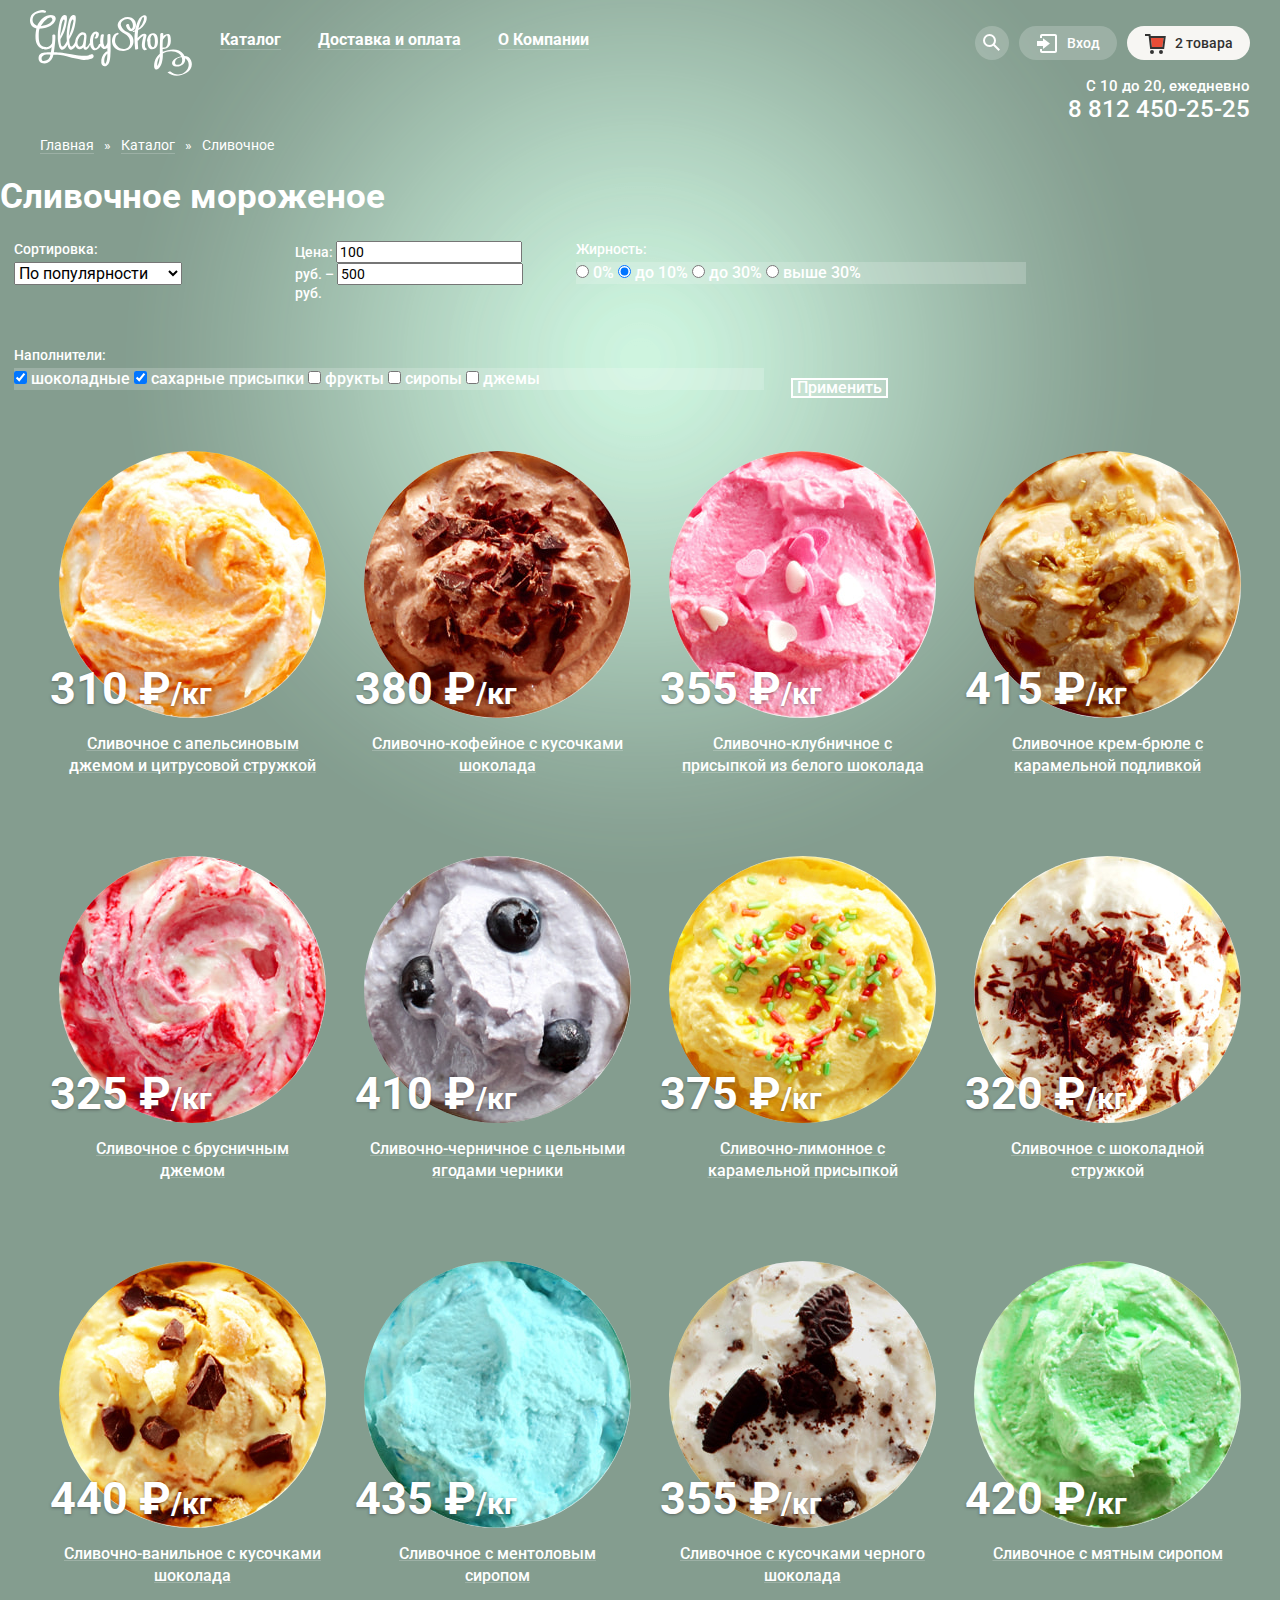
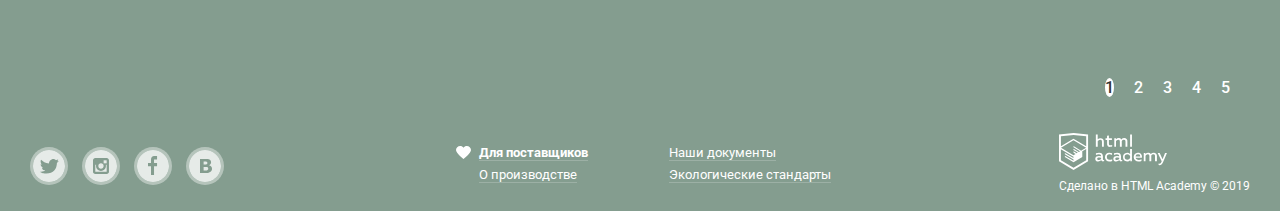
==== catalog.html @ 797723c4 "Декоративные элементы (первый этап)" ====
<!DOCTYPE html>
<html lang="ru">
  <head>
    <meta charset="utf-8">
    <title>Сливочное мороженое</title>
    <link href="https://fonts.googleapis.com/css?family=Roboto:400,500,700&display=swap" rel="stylesheet">
    <link href="css/normalize.css" rel="stylesheet">
    <link href="css/style.css" rel="stylesheet">
  </head>
  <body>
  	<header>
  		<div class="main-navigation-wrapper">
	  		<nav class="main-navigation">
	  			<div class="index-logo-wrapper">
					<a class="index-logo-link" href="index.html">
						<img class="index-logo" src="img/index-logo.svg" width="162" height="72" alt="Логотип магазина Глэйси">
					</a>
				</div>
				<ul class="site-navigation">
    				<li><a class="catalog" href="#"><span>Каталог</span></a>
  					<ul class="submenu">
  						<li><a class="new-items" href="#">Новинки</a></li>
  						<li><a class="current" href="catalog.html">Сливочное</a></li>
  						<li><a href="#">Щербеты</a></li>
  						<li><a href="#">Фруктовый лед</a></li>
  						<li><a href="#">Мелорин</a></li>
  					</ul>
    				</li>
    				<li><a href="#"><span>Доставка и оплата</span></a></li>
    				<li><a href="#"><span>О Компании</span></a></li>
    			</ul>
				<ul class="user-navigation">
					<li>
	  					<form action="#" method="get">
	  						<button class="nav-button nav-button-search" type="button">
								<svg xmlns="http://www.w3.org/2000/svg" xmlns:xlink="http://www.w3.org/1999/xlink" width="17" height="17" viewBox="0 0 17 17"><path fill="#fff" d="M16.958 15.527L11.75 10.32A6.455 6.455 0 0 0 13 6.5 6.5 6.5 0 1 0 6.5 13a6.465 6.465 0 0 0 3.839-1.263l5.205 5.204 1.414-1.414zM6.5 11C4.019 11 2 8.981 2 6.5S4.019 2 6.5 2 11 4.019 11 6.5 8.981 11 6.5 11z"/></svg>
								<span class="visually-hidden">Поиск</span>
		  					</button>
	              			<div class="search">
	    						<label class="visually-hidden" for="website-search-field">Поиск по сайту</label>
	  	  						<input class="search-field" type="search" name="website-search" id="website-search-field" placeholder="Крем-брюле">
	              			</div>
	  					</form>
	  				</li>
					<li>
	  					<button class="nav-button nav-button-login" type="button">
							<svg xmlns="http://www.w3.org/2000/svg" xmlns:xlink="http://www.w3.org/1999/xlink" width="21" height="19" viewBox="0 0 21 19"><g fill="#fff"><path d="M6 14.875L12.917 9.5 6 4.125v2.917H-.042v4.917H6z"/><path d="M18 0H5C3.9 0 3 .9 3 2v2h2V2h13v15H5v-2H3v2c0 1.1.9 2 2 2h13c1.1 0 2-.9 2-2V2c0-1.1-.9-2-2-2z"/></g></svg>
							<span>Вход</span>
	  					</button>
	  					<section class="login">
	  						<h2 class="visually-hidden">Вход в аккаунт</h2>
	  						<form action="#" method="post">
	  							<p>
		  							<label class="visually-hidden" for="login-email-field">Электронная почта</label>
									<input class="email-field" type="email" name="login-email" id="login-email-field" placeholder="Электронная почта" required>
								</p>
								<p>
									<label class="visually-hidden" for="login-password-field">Пароль</label>
									<input class="password-field" type="password" name="login-password" id="login-password-field" placeholder="Пароль" required>
								</p>
								<button class="button" type="submit">Войти</button>
								<ul class="login-links">
									<li><a href="#">Забыли пароль?</a></li>
									<li><a href="#">Новая регистрация</a></li>
								</ul>
	  						</form>
	  					</section>
	  				</li>
					<li>
						<button class="nav-button nav-button-full-cart" type="button">2 товара</button>
						<section class="cart">
							<h2 class="visually-hidden">Товары корзины</h2>

							<div class="cart-items">
								<div class="cart-item">
									<button class="delete-item" type="button"><span class="visually-hidden">Удалить</span></button>
									<img src="img/item-1.jpg" width="33" height="33" alt="Сливочное мороженое с апельсиновым джемом и цитрусовой стружкой">
									<p class="name-item">Пломбир с апельсиновым джемом</p>
									<p class="weight-item">1,5 кг х <span>200 руб.</span></p>
									<p class="price-item">300 руб.</p>
								</div>

								<div class="cart-item">
									<button class="delete-item" type="button"><span class="visually-hidden">Удалить</span></button>
									<img src="img/item-3.jpg" width="33" height="33" alt="Сливочно-клубничное мороженое с присыпкой из белого шоколада">
									<p class="name-item">Клубничный пломбир с присыпкой из белого шоколада</p>
									<p class="weight-item">1,5 кг х <span>300 руб.</span></p>
									<p class="price-item">450 руб.</p>
								</div>
							</div>

							<p class="sum">Итого: 750 руб.</p>
							<button class="button place-order" type="button">Оформить заказ</button>
						</section>
					</li>
				</ul>
			</nav>
		</div>
		
		<div class="contacts-wrapper container">
	      <p class="timetable">С 10 до 20, ежедневно</p>
	      <p class="phone-number">8 812 450-25-25</p>
	    </div>
  	</header>
  	<main>
  		<ul class="catalog-navigation">
  			<li><a href="index.html">Главная</a><span>&raquo;</span></li>
  			<li><a href="catalog.html">Каталог</a><span>&raquo;</span></li>
  			<li>Сливочное</li>
  		</ul>

		<h1>Сливочное мороженое</h1>

  		<section>
  			<h2 class="visually-hidden">Фильтры сливочного мороженого</h2>

			<form class="filters" action="#" method="get">
	  			<fieldset class="filter filter-sorting">
					<legend>Сортировка:</legend>
					<select name="sorting" id="sorting-menu">
						<option selected="">По популярности</option>
						<option>Сначала недорогие</option>
						<option>Сначала дорогие</option>
						<option>По жирности</option>
					</select>
				</fieldset>

				<fieldset class="filter filter-price">
					<legend>Цена: <input type="number" value="100" name="min" id="min"> руб. – <input type="number" value="500" name="max" id="max"> руб.</legend>
					
					<div class="price-controls">
					    <div></div> <!-- min ползунок -->
					    <div></div> <!-- max ползунок -->
					</div>
				</fieldset>

				<fieldset class="filter filter-fat">
					<legend>Жирность:</legend>
					
					<div class="fat-controls">
						<input type="radio" name="fat-content" id="0%">
						<label for="0%">0%</label>

						<input type="radio" name="fat-content" id="10%" checked>
						<label for="10%">До 10%</label>

						<input type="radio" name="fat-content" id=">30%">
						<label for=">30%">До 30%</label>

						<input type="radio" name="fat-content" id="<30%">
						<label for="<30%">Выше 30%</label>
					</div>
				</fieldset>

				<fieldset class="filter filter-filling">
					<legend>Наполнители:</legend>
					
					<div class="filling-controls">
						<input type="checkbox" name="chocolate" id="chocolate-checkbox" checked>
						<label for="chocolate-checkbox">Шоколадные</label>

						<input type="checkbox" name="sugar-topping" id="sugar-topping-checkbox" checked>
						<label for="sugar-topping-checkbox">Сахарные присыпки</label>

						<input type="checkbox" name="fruits" id="fruits-checkbox">
						<label for="fruits-checkbox">Фрукты</label>

						<input type="checkbox" name="syrup" id="syrup-checkbox">
						<label for="syrup-checkbox">Сиропы</label>

						<input type="checkbox" name="jam" id="jam-checkbox">
						<label for="jam-checkbox">Джемы</label>
					</div>
				</fieldset>

	  			<button class="filter-button" type="button">Применить</button>
  			</form>
  		</section>

		<section>
			<h2 class="visually-hidden">Список сливочного мороженого</h2>
			<ul class="catalog-items">
				<li class="catalog-item">
					<img src="img/item-1.jpg" width="267" height="267" alt="Сливочное мороженое с апельсиновым джемом и цитрусовой стружкой">
					<a href="#"><h3>Сливочное с апельсиновым джемом и цитрусовой стружкой</h3></a>
					<p>310 ₽<span>/кг</span></p>
					<button class="button" type="button">Быстрый просмотр</button> <!-- Будет отображаться при наведении -->
				</li>
				<li class="catalog-item">
					<img src="img/item-2.jpg" width="267" height="267" alt="Сливочно-кофейное мороженое с кусочками шоколада">
					<a href="#"><h3>Сливочно-кофейное с кусочками шоколада</h3></a>
					<p>380 ₽<span>/кг</span></p>
					<button class="button" type="button">Быстрый просмотр</button> <!-- Будет отображаться при наведении -->
				</li>
				<li class="catalog-item">
					<img src="img/item-3.jpg" width="267" height="267" alt="Сливочно-клубничное мороженое с присыпкой из белого шоколада">
					<a href="#"><h3>Сливочно-клубничное с присыпкой из белого шоколада</h3></a>
					<p>355 ₽<span>/кг</span></p>
					<button class="button" type="button">Быстрый просмотр</button> <!-- Будет отображаться при наведении -->
				</li>
				<li class="catalog-item">
					<img src="img/item-4.jpg" width="267" height="267" alt="Сливочное крем-брюле с карамельной подливкой">
					<a href="#"><h3>Сливочное крем-брюле с карамельной подливкой</h3></a>
					<p>415 ₽<span>/кг</span></p>
					<button class="button" type="button">Быстрый просмотр</button> <!-- Будет отображаться при наведении -->
				</li>
				<li class="catalog-item">
					<img src="img/item-5.jpg" width="267" height="267" alt="Сливочное мороженое с брусничным джемом">
					<a href="#"><h3>Сливочное с брусничным джемом</h3></a>
					<p>325 ₽<span>/кг</span></p>
					<button class="button" type="button">Быстрый просмотр</button> <!-- Будет отображаться при наведении -->
				</li>
				<li class="catalog-item">
					<img src="img/item-6.jpg" width="267" height="267" alt="Сливочно-черничное мороженое с цельными ягодами черники">
					<a href="#"><h3>Сливочно-черничное с цельными ягодами черники</h3></a>
					<p>410 ₽<span>/кг</span></p>
					<button class="button" type="button">Быстрый просмотр</button> <!-- Будет отображаться при наведении -->
				</li>
				<li class="catalog-item">
					<img src="img/item-7.jpg" width="267" height="267" alt="Сливочно-лимонное мороженое с карамельной присыпкой">
					<a href="#"><h3>Сливочно-лимонное с карамельной присыпкой</h3></a>
					<p>375 ₽<span>/кг</span></p>
					<button class="button" type="button">Быстрый просмотр</button> <!-- Будет отображаться при наведении -->
				</li>
				<li class="catalog-item">
					<img src="img/item-8.jpg" width="267" height="267" alt="Сливочное мороженое с шоколадной стружкой">
					<a href="#"><h3>Сливочное с шоколадной стружкой</h3></a>
					<p>320 ₽<span>/кг</span></p>
					<button class="button" type="button">Быстрый просмотр</button> <!-- Будет отображаться при наведении -->
				</li>
				<li class="catalog-item">
					<img src="img/item-9.jpg" width="267" height="267" alt="Сливочно-ванильное мороженое с кусочками шоколада">
					<a href="#"><h3>Сливочно-ванильное с кусочками шоколада</h3></a>
					<p>440 ₽<span>/кг</span></p>
					<button class="button" type="button">Быстрый просмотр</button> <!-- Будет отображаться при наведении -->
				</li>
				<li class="catalog-item">
					<img src="img/item-10.jpg" width="267" height="267" alt="Сливочноe мороженое с ментоловым сиропом">
					<a href="#"><h3>Сливочноe с ментоловым сиропом</h3></a>
					<p>435 ₽<span>/кг</span></p>
					<button class="button" type="button">Быстрый просмотр</button> <!-- Будет отображаться при наведении -->
				</li>
				<li class="catalog-item">
					<img src="img/item-11.jpg" width="267" height="267" alt="Сливочное мороженое с кусочками черного шоколада">
					<a href="#"><h3>Сливочное с кусочками черного шоколада</h3></a>
					<p>355 ₽<span>/кг</span></p>
					<button class="button" type="button">Быстрый просмотр</button> <!-- Будет отображаться при наведении -->
				</li>
				<li class="catalog-item">
					<img src="img/item-12.jpg" width="267" height="267" alt="Сливочное мороженое с мятным сиропом">
					<a href="#"><h3>Сливочное с мятным сиропом</h3></a>
					<p>420 ₽<span>/кг</span></p>
					<button class="button" type="button">Быстрый просмотр</button> <!-- Будет отображаться при наведении -->
				</li>
			</ul>
		</section>

		<div class="container">
			<ol class="catalog-pages">
				<li class="catalog-current-page"><a>1</a></li>
				<li><a href="#">2</a></li>
				<li><a href="#">3</a></li>
				<li><a href="#">4</a></li>
				<li><a href="#">5</a></li>
				<li><button class="visually-hidden" type="button">></button></li>
			</ol>
		</div>
  	</main>
  	<footer class="footer container">
  		<div>
  			<ul class="footer-social">
  				<li class="social-button social-button-twitter"><a href="#"><span class="visually-hidden">Твиттер</span></a></li>
  				<li class="social-button social-button-instagram"><a href="#"><span class="visually-hidden">Инстаграм</span></a></li>
  				<li class="social-button social-button-facebook"><a href="#"><span class="visually-hidden">Фейсбук</span></a></li>
  				<li class="social-button social-button-vk"><a href="#"><span class="visually-hidden">Вконтакте</span></a></li>
  			</ul>
  		</div>
		
		<div>
	  		<ul class="footer-links">
	  			<li class="first-link"><a href="#">Для поставщиков</a></li>
	  			<li><a href="#">Наши документы</a></li>
	  			<li><a href="#">О производстве</a></li>
	  			<li><a href="#">Экологические стандарты</a></li>
	  		</ul>
	  	</div>

	  	<div class="copyright">
	  		<a href="https://htmlacademy.ru/intensive/htmlcss">
            	<img src="img/html-academy.svg" width="108" height="39" alt="Логотип HTML Академии">
            </a>
        	<p class="copyright-text">
          		Сделано в <a href="https://htmlacademy.ru/intensive/htmlcss">HTML Academy</a> © 2019
        	</p>
	  	</div>
  	</footer>
  </body>
</html>
---- css/style.css ----
/* Общие стили */

body {
  margin: 0;
  padding: 0;

  font-family: "Roboto", Arial, sans-serif;
  font-size: 16px;
  line-height: 22px;
  font-weight: 500;
  color: #ffffff;

  background-color: #849d8f;
  background-image: url("../img/index-background-1.png");
  background-position: top center;
  background-repeat: no-repeat;
}

.visually-hidden { 
    position: absolute;
    z-index: -1;
    width: 1px;
    height: 1px;
    margin: -1px;
    padding: 0;
    overflow: hidden;
    border: 0;
    clip: rect(0 0 0 0);
}

.container {
  width: 1220px;
  margin: auto;
}

a {
  text-decoration: none;
  border-bottom: 1px solid rgba(255, 255, 255, 0.2);
  color: #ffffff;
}

ul, ol {
  list-style: none;
}

fieldset {
  border: none;
}

.button {
  padding: 13px 28px;

  font-size: 18px;
  line-height: 24px;
  font-weight: 700;

  border: none;
  box-shadow: 0px 1px 2px 0px #ac1000;
  background-color: #e84d37;
  background-image: -moz-linear-gradient( 90deg, rgb(231,74,53) 0%, rgb(242,104,67) 100%);
  background-image: -webkit-linear-gradient( 90deg, rgb(231,74,53) 0%, rgb(242,104,67) 100%);
  background-image: -ms-linear-gradient( 90deg, rgb(231,74,53) 0%, rgb(242,104,67) 100%);

  border-radius: 30px 30px 30px 30px;
  color: #ffffff;
}

.button:hover {
  background-color: rgba(255, 255, 255, 0.2);
  background-blend-mode: overlay;
}

.button:active {
  outline: none;
  background-color: rgba(0, 0, 0, 0.07);
  box-shadow: inset 0px 2px 2px 0px #942718;
}

/* Стили шапки */

.main-navigation-wrapper {
  display: flex;
  justify-content: center;
}

.main-navigation {
  display: flex;
  align-items: center;
  justify-content: space-between;
  width: 1220px;
  min-height: 79px;
}

.index-logo {
  margin-top: 7px;
}

.index-logo-link {
  border: none;
}

.site-navigation {
  display: flex;
  align-items: center;
  flex-wrap: wrap;

  margin-right: auto;
  margin-left: 11px;
  padding: 0;
  width: 700px;
}

.site-navigation > li {
  position: relative;
  margin-right: 3px;
  margin-bottom: 5px;
}

.site-navigation > li > a {
  box-sizing: border-box;
  padding: 8px 17px;

  line-height: 18px;
  font-weight: 700;
  border: none;
}

.site-navigation > li > a > span {
  border-bottom: 1px solid rgba(255, 255, 255, 0.2);
}

.site-navigation > li > a:hover {
  background-color: #f7f6f3;
  border-radius: 30px 30px 30px 30px;
  color: #323232;
}

.site-navigation > li > a:active {
  background-color: #ededed;
  box-shadow: inset 0px 2px 1px 0px #696969;
  border-radius: 30px 30px 30px 30px;
  border: none;
}

.current-page a {
  border-radius: 30px 30px 30px 30px;
  background-color: #d07058;
  border: none;
}

.user-navigation li {
  display: inline-block;
}

.nav-button {
  box-sizing: border-box;
  vertical-align: bottom;
  margin-left: 6px;
  padding: 9px 17px;

  font-size: 14px;
  line-height: 16px;
  font-weight: 500;
  background-color: rgba(255, 255, 255, 0.2);
  border-radius: 30px 30px 30px 30px;
  border: none;
  color: #ffffff;
}

.nav-button-search,
.nav-button-cart,
.nav-button-login,
.nav-button-full-cart {
  position: relative;
}

.nav-button-cart,
.nav-button-login,
.nav-button-full-cart {
  padding-left: 48px;
}

.nav-button-search {
  padding: 0;
  width: 34px;
  height: 34px;

  border-radius: 50%;
}

.nav-button-full-cart {
  background-color: #f7f6f3;
  color: #323232;
}

.nav-button-search svg {
  position: absolute;
  top: 8px;
  left: 8px;
}

.nav-button-login svg {
  position: absolute;
  top: 8px;
  left: 18px;
}

.nav-button-cart::before {
  content: "";
  position: absolute;
  top: 8px;
  left: 18px;

  background-image: url("../img/cart-empty.svg");
  background-repeat: no-repeat;
  background-position: 0 0;

  width: 24px;
  height: 22px;
}

.nav-button-full-cart::before {
  content: "";
  position: absolute;
  top: 8px;
  left: 18px;

  background-image: url("../img/cart-full.svg");
  background-repeat: no-repeat;
  background-position: 0 0;

  width: 24px;
  height: 22px;
}

.nav-button-search:hover,
.nav-button-login:hover {
  background-color: #f8f7f4;
  color: #323232;
}

.nav-button-search:hover path,
.nav-button-login:hover path {
  fill: #000000;
}

.contacts-wrapper {
  margin-top: -10px;
}

.contacts-wrapper p {
  margin: 0;
  text-align: right;
}

.contacts-wrapper .timetable {
  font-size: 15px;
}

.contacts-wrapper .phone-number {
  font-size: 24px;
  line-height: 24px;
}

.contacts {
  font-size: 14px;
  line-height: 16px;
  font-weight: 700;
}

.phone-number {
  font-size: 22px;
  line-height: 24px;
}

/* Скрытые окна шапки */

.catalog:hover + .submenu {
  display: block;
}

.submenu {
  display: none;
  position: absolute;
  top: 35px;
  left: -5px;

  width: 150px;

  margin: 0;
  padding: 0;
  padding-top: 5px;
  padding-bottom: 5px;

  background-color: #f8f7f4;
  border-radius: 5px 5px 5px 5px;
  box-shadow: 0px 20px 20px 0px rgba(0, 0, 0, 0.4);
}

.submenu a {
  display: block;
  box-sizing: border-box;
  width: 100%;
  padding-top: 7px;
  padding-bottom: 7px;
  padding-left: 21px;

  font-size: 14px;
  line-height: 16px;
  font-weight: 400;
  color: #323232;
}

.submenu .new-items {
  position: relative;
  margin-bottom: 12px;

  font-weight: 700;
}

.submenu .current {
  background-color: #d07058;
  color: #ffffff;
}

.submenu .new-items::after {
  content: "";
  position: absolute;
  left: 8px;
  top: 36px;

  height: 1px;
  width: 90%;

  background-color: #d1d0ce;
}

.submenu a:hover {
  background-color: #fbded7;
}

.submenu a:focus {
  background-color: #f6b5a5;
}


.nav-button-search:hover + .search {
  display: block;
}

.search,
.login,
.cart {
  background-color: #f8f7f4;
  box-shadow: 0px 20px 20px 0px rgba(0, 0, 0, 0.4);
}

.search {
  display: none;

  position: absolute;
  top: 65px;
  right: 245px;

  background-color: #f8f7f4;
  border-radius: 5px 5px 5px 5px;
}

.search-field {
  margin: 23px 17px;
  width: 340px;
}

.nav-button-login:hover + .login {
  display: block;
}

.login {
  display: none;

  position: absolute;
  top: 65px;
  right: 140px;

  padding: 8px 17px;

  border-radius: 5px 5px 5px 5px;
}

.login input {
  box-sizing: border-box;
  width: 100%;
}

.user-navigation input,
.subscription input,
.feedback input,
.feedback textarea {
  padding: 15px;

  border: none;
  box-shadow: inset 0px 0px 0px 1px rgba(178, 178, 178, 0.52);

  border-radius: 5px 5px 5px 5px;
}

.user-navigation input::placeholder,
.subscription input::placeholder,
.feedback input::placeholder,
.feedback textarea::placeholder {;
  font-size: 14px;
  line-height: 24px;
  font-weight: 400;

  color: #999999;
}

.user-navigation input:hover,
.subscription input:hover,
.feedback input:hover,
.feedback textarea:hover {
  box-shadow: inset 0px 0px 0px 2px rgba(178, 178, 178, 0.52);
}

.user-navigation input:focus,
.subscription input:focus,
.feedback input:focus,
.feedback textarea:focus {
  outline: none;
  box-shadow: inset 0px 0px 0px 2px rgba(46, 136, 228, 0.52);
}

.login-submit {
  margin-bottom: 17px;
}

.login-links {
  display: flex;
  flex-wrap: wrap;
  flex-direction: column;
  align-items: flex-start;
}

.login-links a {
  font-size: 13px;
  line-height: 16px;
  font-weight: 400;
  border-bottom: 1px solid rgba(0, 0, 0, 0.3);
  color: #323232;
}

.login-links a:hover,
.login-links a:active {
  border-bottom-color: rgb(232, 77, 55, 0.3);
  color: #e84d37;
}

.nav-button-full-cart:hover + .cart {
  display: block;
}

.cart {
  display: none;

  position: absolute;
  top: 65px;
  right: 30px;

  padding: 8px 14px;

  border-radius: 5px 5px 5px 5px;
}

.cart-items {
  position: relative;
  display: flex;
  flex-direction: column;
  flex-wrap: wrap;

  padding: 10px 10px;
}

.cart-items::after {
  content: "";
  position: absolute;
  left: 0px;
  top: 130px;

  height: 1px;
  width: 100%;

  background-color: #d1d0ce;
}

.cart-item {
  display: flex;
  align-items: center;
  margin-bottom: 8px;
}

.delete-item {
  margin-right: 10px;

  width: 12px;
  height: 12px;

  border: none;
  background: url(../img/cross-small.svg) no-repeat 0 0;
}

.cart-item img {
  margin-right: 15px;
  border-radius: 50%;
}

.cart-item p {
  font-size: 13px;
  line-height: 16px;
  font-weight: 400;
  color: #323232;
}

.name-item {
  width: 220px;
  margin-right: 15px;
}

.weight-item {
  margin-left: 20px;
  margin-right: 15px;
}

.price-item {
  margin-left: 25px;
  margin-right: 10px;
}

.cart-item span {
  color: #999999;
}

.sum {
  display: flex;
  justify-content: flex-end;
  font-size: 15px;
  line-height: 18px;
  font-weight: 700;
  color: #323232;
}

.place-order {
  float: right;
  margin-bottom: 10px;
}

/* Стилизация index.html */

.slider h2 {
  font-size: 60px;
  line-height: 60.35px;
}

/* Controls и изменение цвета фона позже, нужны псевдоэлементы и еще что-то, чего я пока не знаю */

.slide-1 {
  /* Временно */
  min-height: 600px;

  background-image: url(../img/ice-cream-1.png);
  background-position: top center;
  background-repeat: no-repeat;
}

.slide-2 {
  background-image: url(../img/ice-cream-2.png);
  background-position: top center;
  background-repeat: no-repeat;
}

.slide-3 {
  background-image: url(../img/ice-cream-3.png);
  background-position: top center;
  background-repeat: no-repeat;
}

.big-button {
  font-size: 32px;
  line-height: 44px;
  text-shadow: 0px 2px 5px rgba(160, 32, 11, 0.76);
}

.raspberry-block,
.chocolate-block {
  width: 595px;
  background-repeat: no-repeat;
}

.raspberry-block h2,
.chocolate-block h2 {
  font-size: 35px;
  line-height: 41px;
}

.raspberry-block p,
.chocolate-block p {
  font-size: 18px;
}

.raspberry-block {
  background-image: url(../img/raspberry-background.jpg);
}

.chocolate-block {
  background-image: url(../img/chocolate-background.jpg);
}


.features {
  box-sizing: border-box;
  width: 1220px;
  margin: auto;
  margin-bottom: 40px;
  padding: 28px 20px;

  background-color: #f1e7d1;
  background-image: url("../img/features-background.jpg");
  border-radius: 15px 15px 15px 15px;
  color: #323232;
}

.features-title {
  margin: 0;
  margin-bottom: 8px;
  padding: 0;
  width: 1100px;
  font-size: 24px;
  line-height: 30px;
}

.features-list {
  margin: 0;
  padding: 0;
  display: flex;
  flex-wrap: wrap;
  justify-content: space-between;
  width: 1180px;
}

.feature-item {
  position: relative;
  box-sizing: border-box;
  width: 540px;
  padding-left: 60px;
}

.feature-item::before {
  content: "";
  position: absolute;
  top: 8px;
  left: 0;

  width: 50px;
  height: 50px;
  
  background: url("../img/ice-cream.svg") no-repeat 0 0;
}

.feature-item:nth-child(2)::before {
  background-image: url("../img/cow.svg");
}

.feature-item:nth-child(3)::before {
  background-image: url("../img/leaf.svg");
}

.feature-item:nth-child(4)::before {
  background-image: url("../img/temperature.svg");
}

.feature-item p {
  font-size: 16px;
  line-height: 22px;
  font-weight: 400;
}

.flex-wrapper {
  display: flex;
  justify-content: space-between;
}

.article {
  width: 595px;
  min-height: 220px;
  margin-bottom: 40px;
  padding: 27px 20px;
  box-sizing: border-box;

  background-image: url("../img/article-background.jpg");
  background-repeat: no-repeat;
  background-position: top right;
  background-color: #ffffff;
  border-radius: 15px 15px 15px 15px;
  color: #323232;
}

.article h2 {
  margin: 0;
  margin-bottom: 5px;
  font-size: 16px;
  line-height: 22px;
  font-weight: 500;
}

.article h3 {
  margin: 0;
  width: 300px;
  font-size: 24px;
  line-height: 30px;
  font-weight: 700;
  text-decoration: underline;
  text-decoration-color: #323232;
}

.subscription-wrapper {
  width: 595px;
  min-height: 220px;
  box-sizing: border-box;
  margin-bottom: 40px;
  padding: 5px;

  background-image: url("../img/subscription-background.svg");
  background-size: cover;
  background-repeat: no-repeat;
  background-position: top center;
  border-radius: 15px 15px 15px 15px;
}

.subscription {
  box-sizing: border-box;
  height: 100%;
  padding: 30px;

  background-color: #f8f7f4;
  border-radius: 15px 15px 15px 15px;
}

.subscription p {
  margin: 0;
  margin-bottom: 24px;
  
  font-weight: 400;
  color: #5a5a5a;
}

.subscription input {
  width: 330px;
}

.subscription .button {
  float: right;
}

.contacts {
  background-color: #fefefe;
  color: #323232;
}

.contacts h3,
.contacts span {
  font-size: 14px;
  line-height: 20px;
  font-weight: 400;
}

.contacts p {
  font-size: 18px;
  line-height: 24px;
  font-weight: 700;
}

.map img {
  width: 100%;
  height: auto;
}

.feedback {
  background-color: #f8f7f4;
}

.feedback-title {
  font-size: 24px;
  line-height: 28px;
  color: #323232;
}

/* Стилизация catalog.html */

h1 {
  font-size: 35px;
  line-height: 41px;
  font-weight: 700;
}

.catalog-navigation {
  display: flex;
}

.catalog-navigation a,
.catalog-navigation span {
  margin-right: 10px;
}

.catalog-navigation a,
.catalog-navigation li {
  font-size: 14px;
  line-height: 16px;
  font-weight: 400;
}

.catalog-navigation a:hover,
.catalog-navigation a:active,
.footer-links a:hover,
.footer-links a:active,
.copyright-text a:hover,
.copyright-text a:active {
  color: #ffbc9e;
  border-bottom-color: rgba(255, 188, 158, 0.3);
}

.filters {
  display: flex;
  flex-wrap: wrap;
  align-items: flex-start;
}

.filter {
  width: 240px;

  margin-right: 15px;
  margin-bottom: 30px;
}

.filter legend {
  font-size: 14px;
  line-height: 16px;
  font-weight: 500;
}

.filter label {
  font-size: 16px;
  line-height: 18px;
  text-transform: lowercase;
}

.price-controls,
.fat-controls,
.filling-controls {
  background-color: rgba(255, 255, 255, 0.2);
}

.filter-fat {
  width: 450px;
}

.filter-filling {
  width: 750px;
}

/* Продолжить работу над фильтрами после псевдоэлементов */

.filter-button {
  /* Фильтров может быть много,
  но кнопка всегда должна быть последней */
  order: 100;

  align-self: center;
  border: none;
  background-color: rgba(251, 252, 251, 0.2);
  box-shadow: inset 0px 0px 0px 2px #ffffff;

  font-size: 16px;
  line-height: 18px;
  font-weight: 500;
  color: #ffffff;
}

.filter-button:hover {
  background-color: #fbfcfb;
  color: #323232;
}

.filter-button:active {
  box-shadow: inset 0px 2px 1px 0px #696969;
}

.catalog-items,
.hit-items {
  display: flex;
  flex-wrap: wrap;
  width: 1220px;
}

.catalog-item,
.hit-item {
  position: relative;
  width: 270px;
  min-height: 405px;
  flex-grow: 1;
}

.catalog-item:hover,
.hit-item:hover {
  background-color: rgba(248, 247, 244, 0.2);
  box-shadow: 0px 20px 20px 0px rgba(0, 0, 0, 0.4);
}

.catalog-item:hover .button,
.hit-item:hover .button {
  display: block;
}

.catalog-item img,
.hit-item img {
  box-sizing: border-box;
  display: block;
  margin: 5px auto;
  border-radius: 50%;
}

.catalog-item h3,
.hit-item h3 {
  box-sizing: border-box;
  margin: 15px 24px;
  text-align: center;
  font-size: 16px;
  line-height: 22px;
  font-weight: 500;
  text-decoration: underline;
  text-decoration-color: rgba(255, 255, 255, 0.2);
}

.catalog-item p,
.hit-item p {
  position: absolute;
  left: 10px;
  bottom: 90px;

  font-size: 45px;
  line-height: 45px;
  font-weight: 700;
  text-shadow: 0px 1px 3px rgba(49, 50, 53, 0.5);

  z-index: 2;
}

.catalog-item span,
.hit-item span {
  font-size: 30px;
}

.catalog-item .button,
.hit-item .button {
  display: none;

  margin: 0 auto;
}

/* Стрелки влево и вправо позже, нужны псевдоэлементы */

.catalog-pages {
  display: flex;
  justify-content: flex-end;
}

.catalog-pages a {
  margin-right: 20px;

  border: none;
  line-height: 18px;
}

.catalog-pages a:hover {
  background-color: rgba(255, 255, 255, 0.2);
  border-radius: 50%;
}

.catalog-current-page a,
.catalog-current-page a:hover {
  background-color: #ffffff;
  border-radius: 50%;
  color: #323232;
}

/* Стилизация подвала */


.footer {
  display: flex;
  justify-content: space-between;
  align-items: center;
  flex-wrap: wrap;

  box-sizing: border-box;
  padding-top: 10px;
  padding-bottom: 10px;
}

.footer-social {
  margin: 0;
  padding: 0;

  display: flex;
}

.social-button {
  margin-right: 10px;
}

.social-button a {
  position: relative;
  display: block;
  width: 32px;
  height: 32px;
  margin-right: 10px;
  border: none;

  box-sizing: border-box;
}

.social-button a::before {
  content: "";
  position: absolute;
  top: 0;
  width: 32px;
  height: 32px;

  background: url(../img/twitter.svg) no-repeat 0 0;
  border: 3px solid rgba(255, 255, 255, 0.5);
  border-radius: 50%;
  opacity: 0.8;
}

.social-button-instagram a::before {
  background: url(../img/instagram.svg) no-repeat 0 0;
}

.social-button-facebook a::before {
  background: url(../img/facebook.svg) no-repeat 0 0;
}

.social-button-vk a::before {
  background: url(../img/vk.svg) no-repeat 0 0;
}

.social-button a:hover::before {
  border-color: rgba(255, 255, 255, 0.7);
  opacity: 1;
}

.social-button a:active::before {
  box-shadow: inset 0px 2px 1px 0px rgba(136, 136, 136, 0.4);
  border-color: rgba(255, 255, 255, 0.7);
  opacity: 1;
}

.footer-links {
  position: relative;
  display: flex;
  flex-wrap: wrap;
  width: 380px;
}

.footer-links li {
  width: 170px;
  margin-right: auto;
}

.footer-links a {
  font-size: 13px;
  line-height: 18px;
  font-weight: 400;
}

.first-link a {
  font-weight: 700;
}

.first-link a::after {
  content: "";
  position: absolute;
  top: 5px;
  left: 17px;

  width: 15px;
  height: 15px;

  background: url("../img/heart.svg") no-repeat 0 0;
}

.copyright p {
  margin: 0;
}

.copyright a {
  border: none;
}

.copyright-text {
  font-size: 12px;
  line-height: 18px;
  font-weight: 400;
}
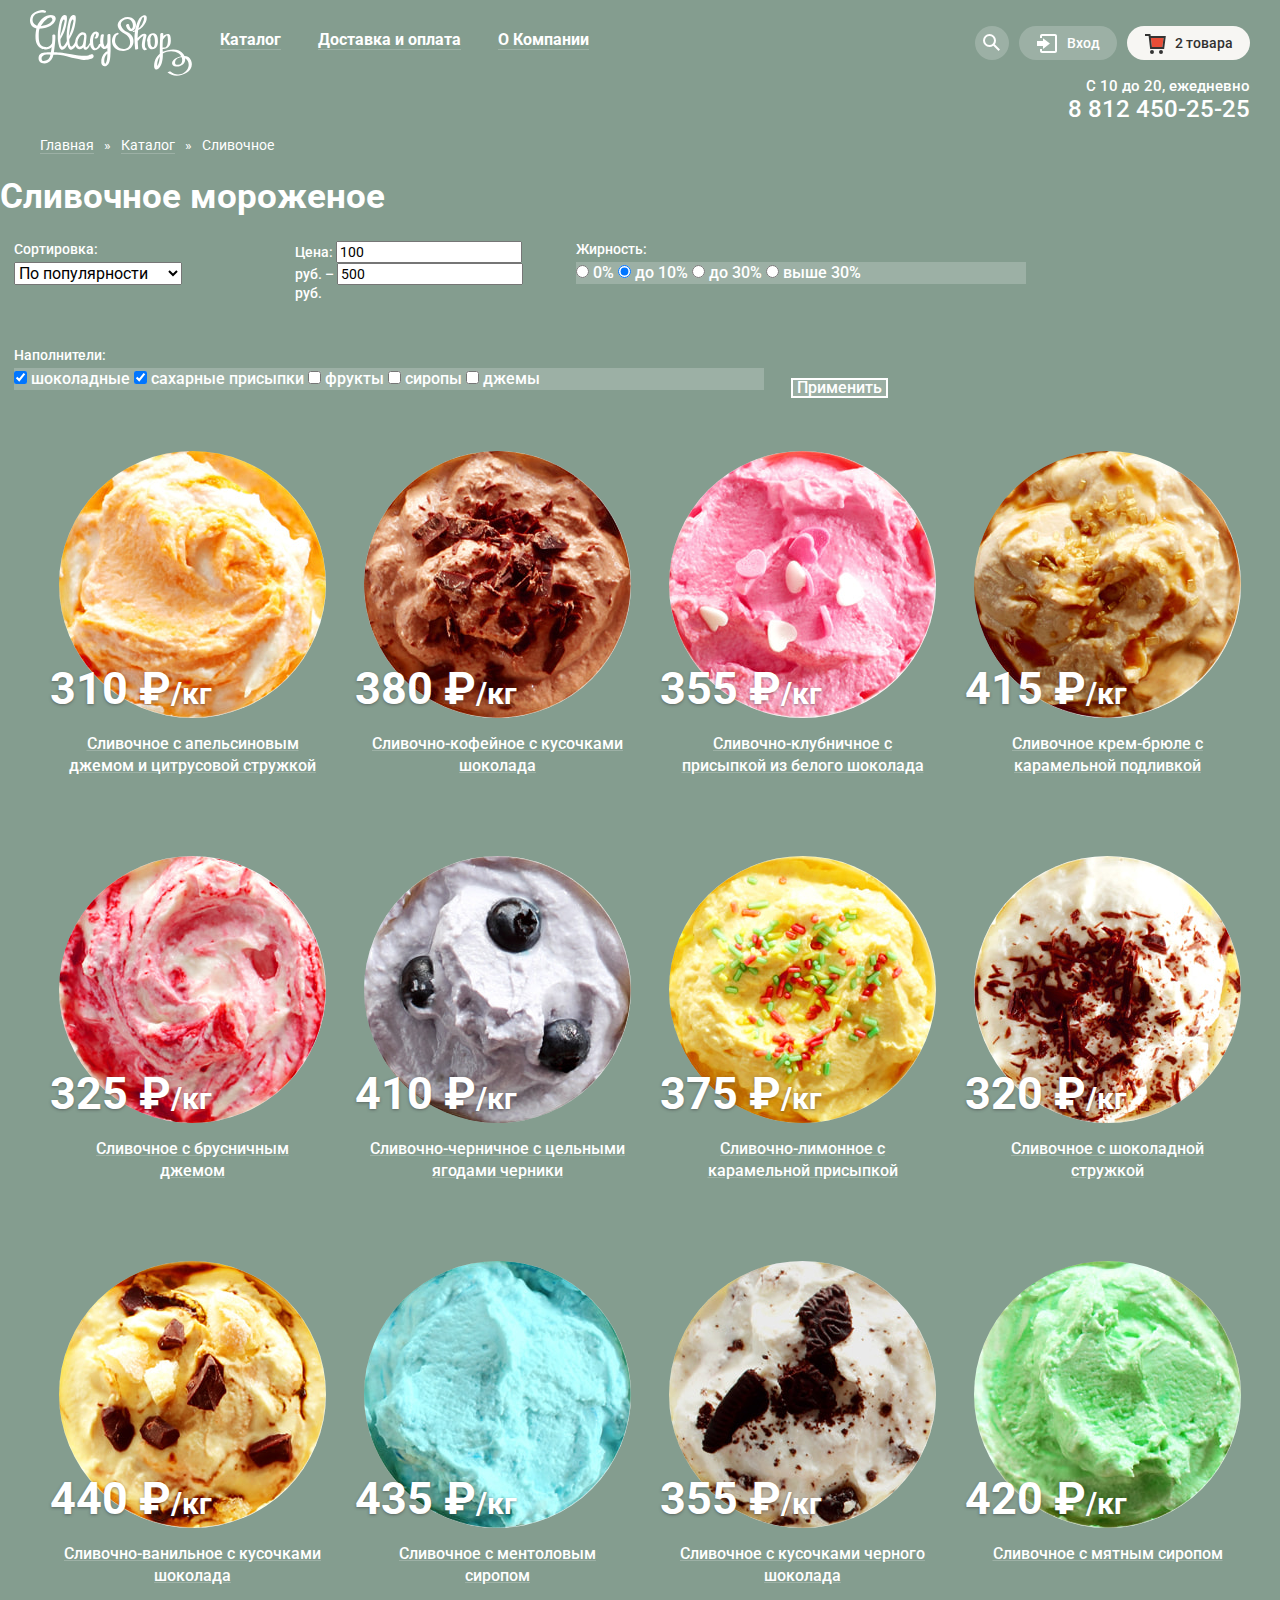
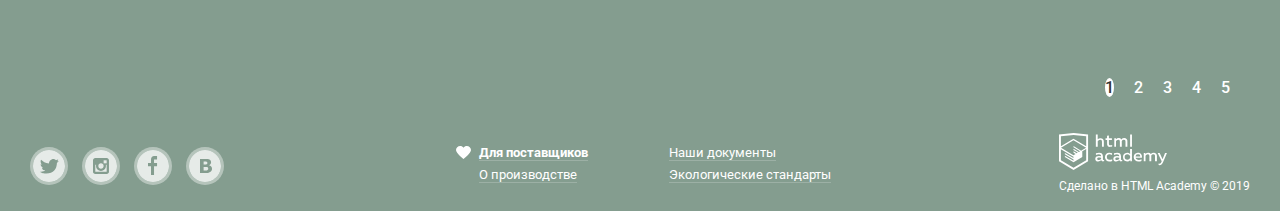
==== commit f7a118af: "Декоративные элементы (второй этап)" ====
--- a/catalog.html
+++ b/catalog.html
@@ -97,7 +97,7 @@
 			</nav>
 		</div>
 		
-		<div class="contacts-wrapper container">
+		<div class="timephone-wrapper container">
 	      <p class="timetable">С 10 до 20, ежедневно</p>
 	      <p class="phone-number">8 812 450-25-25</p>
 	    </div>
--- a/css/style.css
+++ b/css/style.css
@@ -11,7 +11,6 @@
   color: #ffffff;
 
   background-color: #849d8f;
-  background-image: url("../img/index-background-1.png");
   background-position: top center;
   background-repeat: no-repeat;
 }
@@ -244,28 +243,22 @@
   fill: #000000;
 }
 
-.contacts-wrapper {
+.timephone-wrapper {
   margin-top: -10px;
 }
 
-.contacts-wrapper p {
+.timephone-wrapper p {
   margin: 0;
   text-align: right;
 }
 
-.contacts-wrapper .timetable {
+.timephone-wrapper .timetable {
   font-size: 15px;
 }
 
-.contacts-wrapper .phone-number {
+.timephone-wrapper .phone-number {
   font-size: 24px;
   line-height: 24px;
-}
-
-.contacts {
-  font-size: 14px;
-  line-height: 16px;
-  font-weight: 700;
 }
 
 .phone-number {
@@ -555,65 +548,140 @@
 
 /* Стилизация index.html */
 
-.slider h2 {
+.site-wrapper {
+  background-image: url("../img/ice-cream-1.png");
+  background-repeat: no-repeat;
+  background-position: top center;
+  transition: background-image 0.5s ease, background-color 0.5s ease;
+}
+
+.site-wrapper::before,
+.site-wrapper::after {
+  content: "";
+
+  visibility: hidden;
+}
+
+.site-wrapper::before {
+  background-image: url("../img/ice-cream-2.png");
+}
+
+.site-wrapper::after {
+  background-image: url("../img/ice-cream-3.png");
+}
+
+.slider {
+  position: relative;
+  
+  padding-top: 320px;
+  
+  text-align: center;
+  color: #ffffff;
+}
+
+.slide {
+  display: none;
+}
+
+.slider-title {
+  width: 700px;
+  margin: 0 auto;
+  margin-bottom: 27px;
   font-size: 60px;
-  line-height: 60.35px;
-}
-
-/* Controls и изменение цвета фона позже, нужны псевдоэлементы и еще что-то, чего я пока не знаю */
-
-.slide-1 {
-  /* Временно */
-  min-height: 600px;
-
-  background-image: url(../img/ice-cream-1.png);
-  background-position: top center;
-  background-repeat: no-repeat;
-}
-
-.slide-2 {
-  background-image: url(../img/ice-cream-2.png);
-  background-position: top center;
-  background-repeat: no-repeat;
-}
-
-.slide-3 {
-  background-image: url(../img/ice-cream-3.png);
-  background-position: top center;
-  background-repeat: no-repeat;
-}
-
-.big-button {
-  font-size: 32px;
-  line-height: 44px;
-  text-shadow: 0px 2px 5px rgba(160, 32, 11, 0.76);
+  line-height: 60px;
+}
+
+.slide-button {
+  padding: 12px 44px;
+  font-size: 31px;
+  line-height: 41px;
+  text-align: center;
+}
+
+.slider-controls {
+  position: absolute;
+  bottom: 63px;
+  left: 0;
+  z-index: 20;
+  
+  font-size: 0;
+}
+
+.slider-controls label {
+  display: inline-block;
+  width: 17px;
+  height: 17px;
+  margin-right: 8px;
+
+  vertical-align: top;
+
+  background-color: transparent;
+  border: 2px solid #ffffff;
+  border-radius: 50%;
+  cursor: pointer;
+}
+
+#product-1:checked ~ .site-wrapper {
+  background-color: #849d8f;
+  background-image: url("../img/ice-cream-1.png");
+}
+
+#product-2:checked ~ .site-wrapper {
+  background-color: #8996a6;
+  background-image: url("../img/ice-cream-2.png");
+}
+
+#product-3:checked ~ .site-wrapper {
+  background-color: #9d8b84;
+  background-image: url("../img/ice-cream-3.png");
+}
+
+#product-1:checked ~ .slider-wrapper #slide-1,
+#product-2:checked ~ .slider-wrapper #slide-2,
+#product-3:checked ~ .slider-wrapper #slide-3 {
+  display: block;
+}
+
+/* Не работает */
+#product-1:checked ~ .slider-wrapper label[for="product-1"],
+#product-2:checked ~ .slider-wrapper label[for="product-2"],
+#product-3:checked ~ .slider-wrapper label[for="product-3"] {
+  background-color: #ffffff;
 }
 
 .raspberry-block,
 .chocolate-block {
   width: 595px;
+  padding: 22px;
+  box-sizing: border-box;
   background-repeat: no-repeat;
+  border-radius: 15px 15px 15px 15px;
+}
+.raspberry-block {
+  background-image: url(../img/raspberry-background.jpg);
+}
+
+.chocolate-block {
+  background-image: url(../img/chocolate-background.jpg);
 }
 
 .raspberry-block h2,
 .chocolate-block h2 {
+  margin: 0;
   font-size: 35px;
   line-height: 41px;
 }
 
 .raspberry-block p,
 .chocolate-block p {
+  margin-bottom: 50px;
   font-size: 18px;
 }
 
-.raspberry-block {
-  background-image: url(../img/raspberry-background.jpg);
-}
-
-.chocolate-block {
-  background-image: url(../img/chocolate-background.jpg);
-}
-
+.raspberry-block .button,
+.chocolate-block .button {
+  float: right;
+}
 
 .features {
   box-sizing: border-box;
@@ -686,6 +754,22 @@
 .flex-wrapper {
   display: flex;
   justify-content: space-between;
+}
+
+.hit-item {
+  position: relative;
+}
+
+.hit-item::after {
+  content: "";
+  position: absolute;
+  top: 10px;
+  left: 10px;
+
+  width: 62px;
+  height: 62px;
+
+  background: url("../img/hit.svg") no-repeat 0 0;
 }
 
 .article {
@@ -761,36 +845,131 @@
 }
 
 .contacts {
+  position: absolute;
+  top: 65px;
+  right: 32px;
+
+  box-sizing: border-box;
+  width: 320px;
+  padding: 7px 27px;
+
   background-color: #fefefe;
+  border-radius: 15px 15px 15px 15px;
   color: #323232;
 }
 
 .contacts h3,
 .contacts span {
+  margin: 0;
+  margin-bottom: 7px;
   font-size: 14px;
   line-height: 20px;
   font-weight: 400;
 }
 
+.contacts h3 {
+  margin-top: 22px;
+}
+
 .contacts p {
+  margin: 0;
+  
   font-size: 18px;
   line-height: 24px;
   font-weight: 700;
 }
 
+.contacts span {
+  display: block;
+  margin-bottom: 25px;
+}
+
+.contacts .button {
+  display: block;
+  margin: 0 auto;
+  margin-bottom: 30px;
+}
+
+.map {
+  position: relative;
+}
+
 .map img {
   width: 100%;
   height: auto;
 }
 
 .feedback {
+  display: none;
+
+  position: fixed;
+  top: 100px;
+  right: 380px;
+
+  box-sizing: border-box;
+  width: 510px;
+  padding: 25px;
+
   background-color: #f8f7f4;
+  border-radius: 15px 15px 15px 15px;
+
+  z-index: 3;
+}
+
+.close-feedback {
+  position: absolute;
+  right: 20px;
+
+  width: 17px;
+  height: 17px;
+
+  border: none;
+  background: url(../img/cross-big.svg) no-repeat 0 0;
 }
 
 .feedback-title {
+  margin: 0;
   font-size: 24px;
   line-height: 28px;
   color: #323232;
+}
+
+.feedback input {
+  width: 250px;
+}
+
+.feedback textarea {
+  width: 100%;
+  box-sizing: border-box;
+}
+
+.feedback .button {
+  float: right;
+}
+
+/* Стилизация попапа */
+
+#feedback-popup:after {
+  position: fixed;
+  content: "";
+  top: 0;
+  left: 0;
+  bottom: 0;
+  right: 0;
+  background: rgba(0,0,0,0.5);
+  z-index: -2;
+}
+
+#feedback-popup:before {
+  position: absolute;
+  content: "";
+  top: 0;
+  left: 0;
+  bottom: 0;
+  right: 0;
+  background: #FFF;
+  border-radius: 15px 15px 15px 15px;
+  z-index: -1;
 }
 
 /* Стилизация catalog.html */
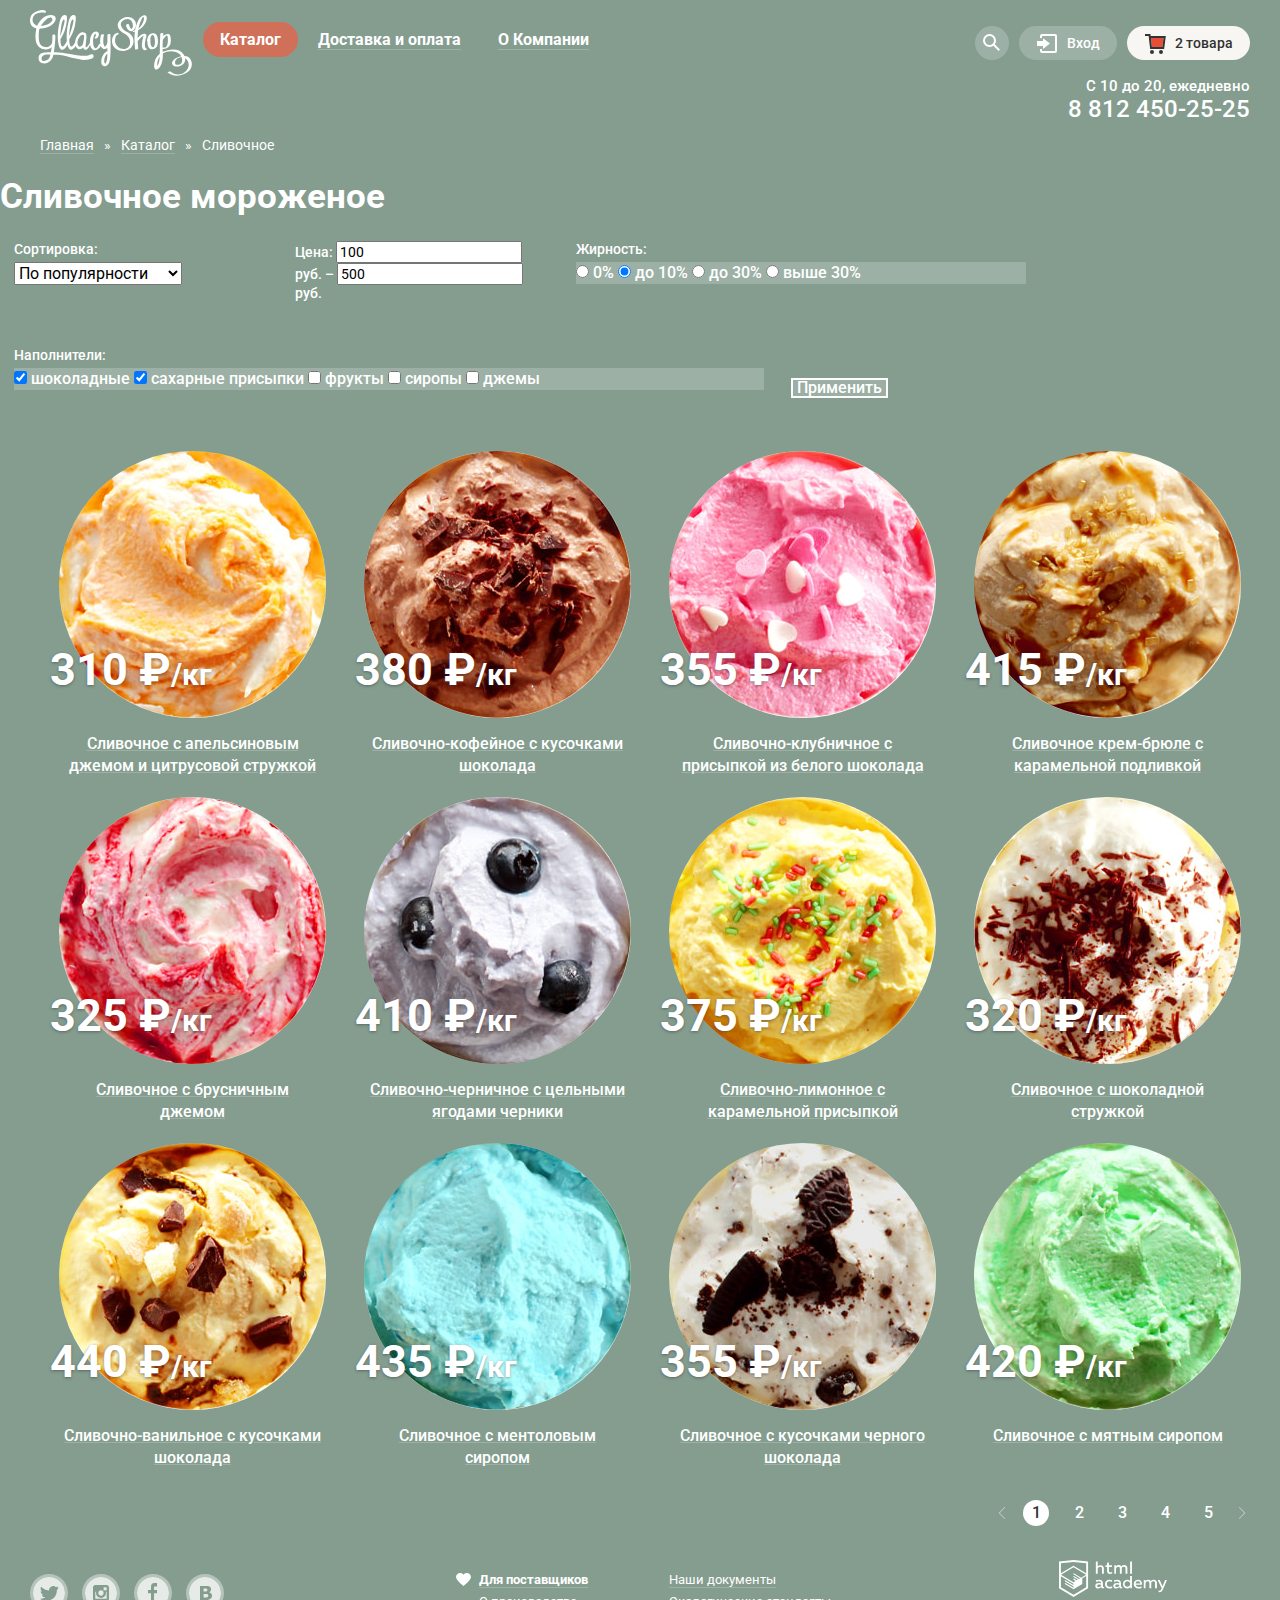
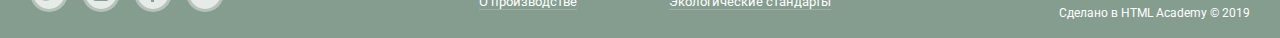
==== commit 1924577b: "Декоративные элементы (третий этап)" ====
--- a/catalog.html
+++ b/catalog.html
@@ -17,55 +17,57 @@
 					</a>
 				</div>
 				<ul class="site-navigation">
-    				<li><a class="catalog" href="#"><span>Каталог</span></a>
-  					<ul class="submenu">
-  						<li><a class="new-items" href="#">Новинки</a></li>
-  						<li><a class="current" href="catalog.html">Сливочное</a></li>
-  						<li><a href="#">Щербеты</a></li>
-  						<li><a href="#">Фруктовый лед</a></li>
-  						<li><a href="#">Мелорин</a></li>
-  					</ul>
-    				</li>
-    				<li><a href="#"><span>Доставка и оплата</span></a></li>
-    				<li><a href="#"><span>О Компании</span></a></li>
-    			</ul>
-				<ul class="user-navigation">
-					<li>
-	  					<form action="#" method="get">
-	  						<button class="nav-button nav-button-search" type="button">
-								<svg xmlns="http://www.w3.org/2000/svg" xmlns:xlink="http://www.w3.org/1999/xlink" width="17" height="17" viewBox="0 0 17 17"><path fill="#fff" d="M16.958 15.527L11.75 10.32A6.455 6.455 0 0 0 13 6.5 6.5 6.5 0 1 0 6.5 13a6.465 6.465 0 0 0 3.839-1.263l5.205 5.204 1.414-1.414zM6.5 11C4.019 11 2 8.981 2 6.5S4.019 2 6.5 2 11 4.019 11 6.5 8.981 11 6.5 11z"/></svg>
-								<span class="visually-hidden">Поиск</span>
-		  					</button>
-	              			<div class="search">
-	    						<label class="visually-hidden" for="website-search-field">Поиск по сайту</label>
-	  	  						<input class="search-field" type="search" name="website-search" id="website-search-field" placeholder="Крем-брюле">
-	              			</div>
-	  					</form>
-	  				</li>
-					<li>
-	  					<button class="nav-button nav-button-login" type="button">
-							<svg xmlns="http://www.w3.org/2000/svg" xmlns:xlink="http://www.w3.org/1999/xlink" width="21" height="19" viewBox="0 0 21 19"><g fill="#fff"><path d="M6 14.875L12.917 9.5 6 4.125v2.917H-.042v4.917H6z"/><path d="M18 0H5C3.9 0 3 .9 3 2v2h2V2h13v15H5v-2H3v2c0 1.1.9 2 2 2h13c1.1 0 2-.9 2-2V2c0-1.1-.9-2-2-2z"/></g></svg>
-							<span>Вход</span>
-	  					</button>
-	  					<section class="login">
-	  						<h2 class="visually-hidden">Вход в аккаунт</h2>
-	  						<form action="#" method="post">
-	  							<p>
-		  							<label class="visually-hidden" for="login-email-field">Электронная почта</label>
-									<input class="email-field" type="email" name="login-email" id="login-email-field" placeholder="Электронная почта" required>
-								</p>
-								<p>
-									<label class="visually-hidden" for="login-password-field">Пароль</label>
-									<input class="password-field" type="password" name="login-password" id="login-password-field" placeholder="Пароль" required>
-								</p>
-								<button class="button" type="submit">Войти</button>
-								<ul class="login-links">
-									<li><a href="#">Забыли пароль?</a></li>
-									<li><a href="#">Новая регистрация</a></li>
-								</ul>
-	  						</form>
-	  					</section>
-	  				</li>
+      				<li class="catalog current-page"><a href="#"><span>Каталог</span></a>
+    					<ul class="submenu">
+    						<li><a class="new-items" href="#">Новинки</a></li>
+    						<li><a href="catalog.html">Сливочное</a></li>
+    						<li><a href="#">Щербеты</a></li>
+    						<li><a href="#">Фруктовый лед</a></li>
+    						<li><a href="#">Мелорин</a></li>
+    					</ul>
+      				</li>
+      				<li><a href="#"><span>Доставка и оплата</span></a></li>
+      				<li><a href="#"><span>О Компании</span></a></li>
+      			</ul>
+      			<ul class="user-navigation">
+      				<li>
+      					<form action="#" method="get">
+      						<button class="nav-button nav-button-search" type="button">
+  	  	  						<svg xmlns="http://www.w3.org/2000/svg" xmlns:xlink="http://www.w3.org/1999/xlink" width="17" height="17" viewBox="0 0 17 17"><path fill="#fff" d="M16.958 15.527L11.75 10.32A6.455 6.455 0 0 0 13 6.5 6.5 6.5 0 1 0 6.5 13a6.465 6.465 0 0 0 3.839-1.263l5.205 5.204 1.414-1.414zM6.5 11C4.019 11 2 8.981 2 6.5S4.019 2 6.5 2 11 4.019 11 6.5 8.981 11 6.5 11z"/></svg>
+  								<span class="visually-hidden">Поиск</span>
+  					    	</button>
+                  			<div class="search">
+  	      						<label class="visually-hidden" for="website-search-field">Поиск по сайту</label>
+  	    	  					<input class="search-field" type="search" name="website-search" id="website-search-field" placeholder="Крем-брюле">
+                  			</div>
+      					</form>
+      				</li>
+      				<li>
+      					<button class="nav-button nav-button-login" type="button">
+      						<svg xmlns="http://www.w3.org/2000/svg" xmlns:xlink="http://www.w3.org/1999/xlink" width="21" height="19" viewBox="0 0 21 19"><g fill="#fff"><path d="M6 14.875L12.917 9.5 6 4.125v2.917H-.042v4.917H6z"/><path d="M18 0H5C3.9 0 3 .9 3 2v2h2V2h13v15H5v-2H3v2c0 1.1.9 2 2 2h13c1.1 0 2-.9 2-2V2c0-1.1-.9-2-2-2z"/></g></svg>
+  							<span>Вход</span>
+  						</button>
+      					<section class="login">
+      						<h2 class="visually-hidden">Вход в аккаунт</h2>
+      						<form action="#" method="post">
+      							<p>
+    	  							<label class="visually-hidden" for="login-email-field">Электронная почта</label>
+    								  <input class="email-field" type="email" name="login-email" id="login-email-field" placeholder="Электронная почта" required>
+    							  </p>
+    							  <p>
+    								  <label class="visually-hidden" for="login-password-field">Пароль</label>
+    								  <input class="password-field" type="password" name="login-password" id="login-password-field" placeholder="Пароль" required>
+    							  </p>
+    							  <div class="login-submit flex-wrapper">
+  	  							  <button class="button" type="submit">Войти</button>
+  	  							  <ul class="login-links">
+  	  								  <li><a href="#">Забыли пароль?</a></li>
+  	  								  <li><a href="#">Новая регистрация</a></li>
+  	  							  </ul>
+  	  						  </div>
+      						</form>
+      					</section>
+      				</li>
 					<li>
 						<button class="nav-button nav-button-full-cart" type="button">2 товара</button>
 						<section class="cart">
@@ -257,12 +259,13 @@
 
 		<div class="container">
 			<ol class="catalog-pages">
+				<li><button class="button-pagination button-back" type="button"></button></li>
 				<li class="catalog-current-page"><a>1</a></li>
 				<li><a href="#">2</a></li>
 				<li><a href="#">3</a></li>
 				<li><a href="#">4</a></li>
 				<li><a href="#">5</a></li>
-				<li><button class="visually-hidden" type="button">></button></li>
+				<li><button class="button-pagination button-forward" type="button"></button></li>
 			</ol>
 		</div>
   	</main>
--- a/css/style.css
+++ b/css/style.css
@@ -124,7 +124,7 @@
   border: none;
 }
 
-.site-navigation > li > a > span {
+.site-navigation > li:not(.current-page) > a > span {
   border-bottom: 1px solid rgba(255, 255, 255, 0.2);
 }
 
@@ -141,10 +141,13 @@
   border: none;
 }
 
-.current-page a {
+.current-page > a {
   border-radius: 30px 30px 30px 30px;
   background-color: #d07058;
-  border: none;
+}
+
+.current-page > span {
+  border-bottom: none;
 }
 
 .user-navigation li {
@@ -268,12 +271,14 @@
 
 /* Скрытые окна шапки */
 
-.catalog:hover + .submenu {
-  display: block;
+.catalog:hover .submenu {
+  visibility: visible;
+  transition: all 0.3s;
 }
 
 .submenu {
-  display: none;
+  visibility: hidden;
+  transition: all 0.3s;
   position: absolute;
   top: 35px;
   left: -5px;
@@ -288,6 +293,8 @@
   background-color: #f8f7f4;
   border-radius: 5px 5px 5px 5px;
   box-shadow: 0px 20px 20px 0px rgba(0, 0, 0, 0.4);
+
+  z-index: 3;
 }
 
 .submenu a {
@@ -337,8 +344,10 @@
 }
 
 
-.nav-button-search:hover + .search {
-  display: block;
+.nav-button-search:hover + .search,
+.search:hover {
+  visibility: visible;
+  transition: all 0.3s;
 }
 
 .search,
@@ -349,7 +358,8 @@
 }
 
 .search {
-  display: none;
+  visibility: hidden;
+  transition: all 0.3s;
 
   position: absolute;
   top: 65px;
@@ -357,6 +367,8 @@
 
   background-color: #f8f7f4;
   border-radius: 5px 5px 5px 5px;
+
+  z-index: 3;
 }
 
 .search-field {
@@ -364,12 +376,15 @@
   width: 340px;
 }
 
-.nav-button-login:hover + .login {
-  display: block;
+.nav-button-login:hover + .login,
+.login:hover {
+  visibility: visible;
+  transition: all 0.3s;
 }
 
 .login {
-  display: none;
+  visibility: hidden;
+  transition: all 0.3s;
 
   position: absolute;
   top: 65px;
@@ -378,6 +393,8 @@
   padding: 8px 17px;
 
   border-radius: 5px 5px 5px 5px;
+
+  z-index: 3;
 }
 
 .login input {
@@ -448,12 +465,15 @@
   color: #e84d37;
 }
 
-.nav-button-full-cart:hover + .cart {
-  display: block;
+.nav-button-full-cart:hover + .cart,
+.cart:hover {
+  visibility: visible;
+  transition: all 0.3s;
 }
 
 .cart {
-  display: none;
+  visibility: hidden;
+  transition: all 0.3s;
 
   position: absolute;
   top: 65px;
@@ -462,6 +482,8 @@
   padding: 8px 14px;
 
   border-radius: 5px 5px 5px 5px;
+
+  z-index: 3;
 }
 
 .cart-items {
@@ -685,7 +707,6 @@
 
 .features {
   box-sizing: border-box;
-  width: 1220px;
   margin: auto;
   margin-bottom: 40px;
   padding: 28px 20px;
@@ -1083,7 +1104,6 @@
 .hit-item {
   position: relative;
   width: 270px;
-  min-height: 405px;
   flex-grow: 1;
 }
 
@@ -1122,7 +1142,7 @@
 .hit-item p {
   position: absolute;
   left: 10px;
-  bottom: 90px;
+  bottom: 50px;
 
   font-size: 45px;
   line-height: 45px;
@@ -1140,8 +1160,12 @@
 .catalog-item .button,
 .hit-item .button {
   display: none;
+  position: absolute;
+  left: 40px;
 
   margin: 0 auto;
+
+  z-index: 2;
 }
 
 /* Стрелки влево и вправо позже, нужны псевдоэлементы */
@@ -1151,22 +1175,47 @@
   justify-content: flex-end;
 }
 
+.button-pagination {
+  width: 8px;
+  height: 14px;
+
+  margin-top: 7px;
+
+  background: url("../img/icon-right-small.svg") no-repeat 0 0;
+  border: none;
+}
+
+.catalog-pages li:first-child {
+  margin-right: 17px;
+  transform: scale(-1, 1);
+}
+
 .catalog-pages a {
-  margin-right: 20px;
+  position: relative;
+
+  display: inline-block;
+
+  width: 26px;
+  height: 26px;
+
+  box-sizing: border-box;
+  margin-right: 17px;
+  padding-top: 4px;
+
+  line-height: 18px;
+  text-align: center;
 
   border: none;
-  line-height: 18px;
+  border-radius: 50%;
 }
 
 .catalog-pages a:hover {
   background-color: rgba(255, 255, 255, 0.2);
-  border-radius: 50%;
 }
 
 .catalog-current-page a,
 .catalog-current-page a:hover {
-  background-color: #ffffff;
-  border-radius: 50%;
+  background-color: rgba(255, 255, 255, 1);
   color: #323232;
 }
 
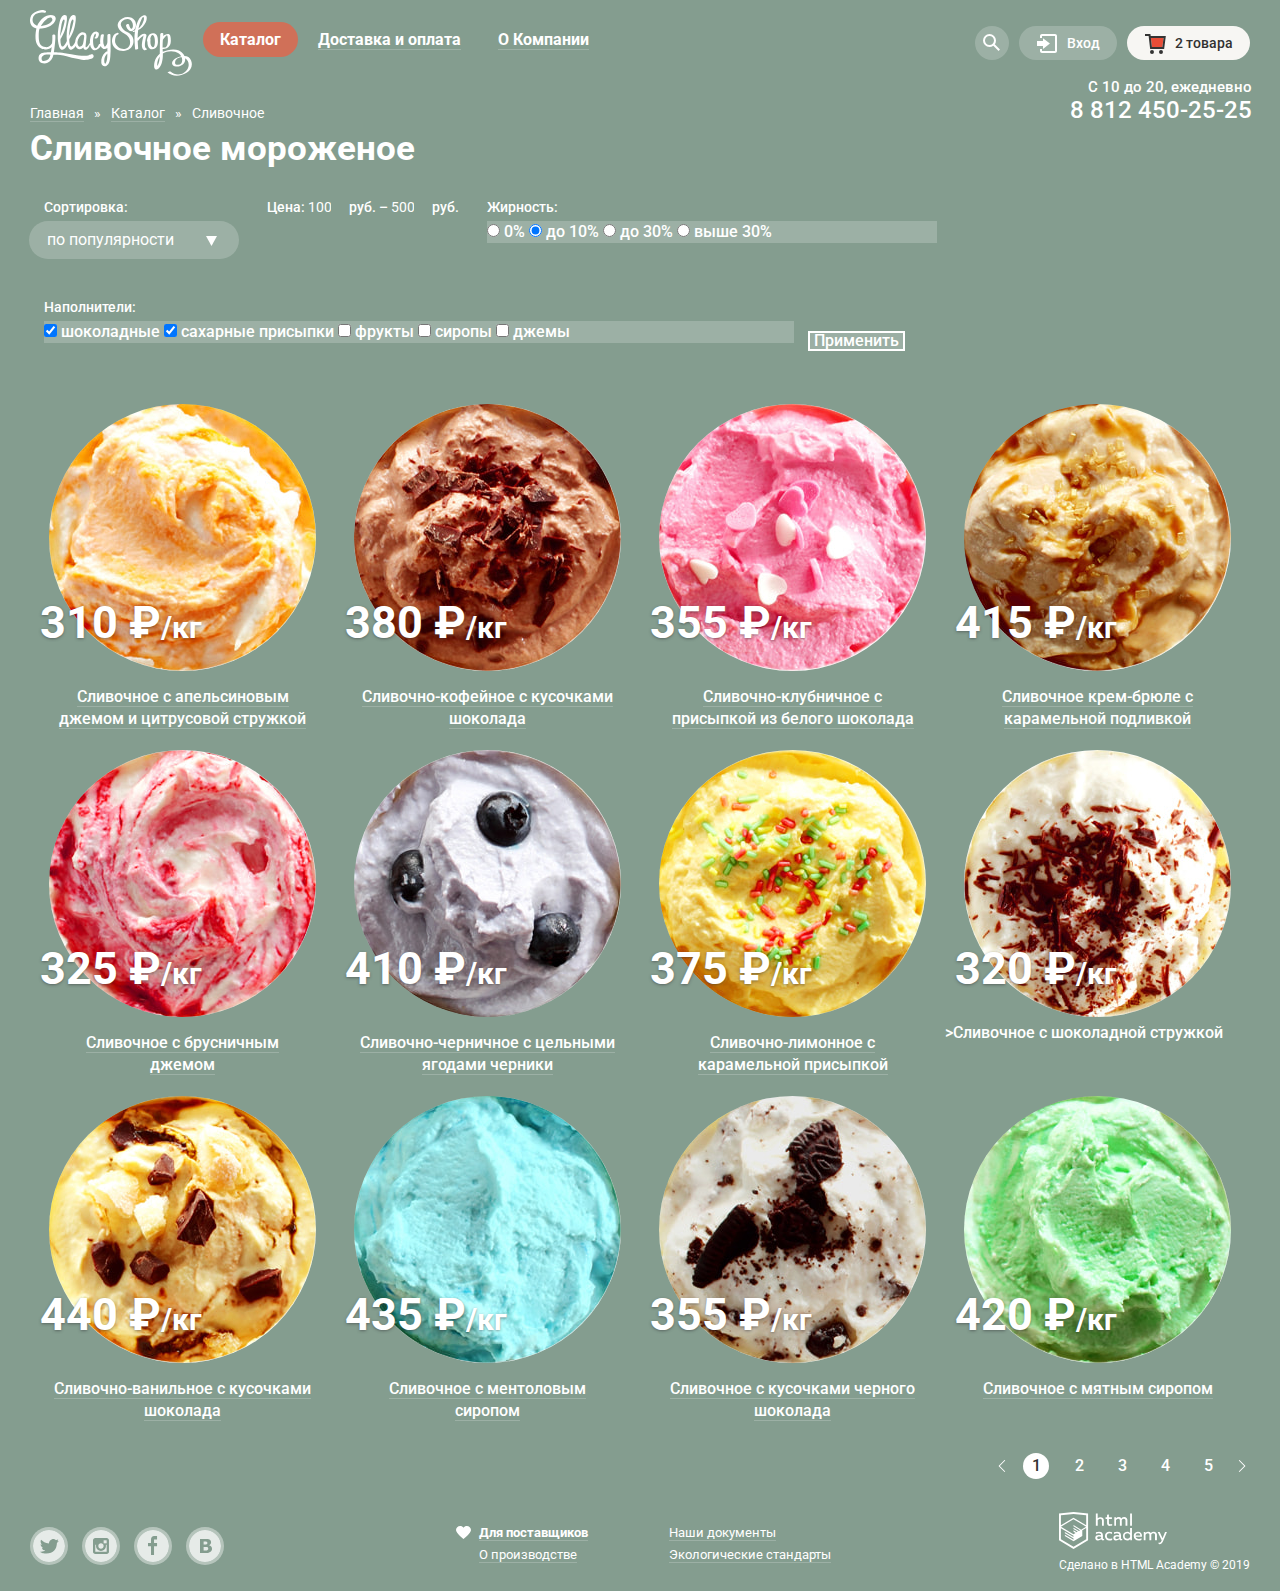
==== commit d85828f0: "Карточки товаров" ====
--- a/catalog.html
+++ b/catalog.html
@@ -104,36 +104,42 @@
 	      <p class="phone-number">8 812 450-25-25</p>
 	    </div>
   	</header>
-  	<main>
+  	<main class="container">
   		<ul class="catalog-navigation">
   			<li><a href="index.html">Главная</a><span>&raquo;</span></li>
   			<li><a href="catalog.html">Каталог</a><span>&raquo;</span></li>
   			<li>Сливочное</li>
   		</ul>
 
-		<h1>Сливочное мороженое</h1>
-
-  		<section>
+		<h1 class="container">Сливочное мороженое</h1>
+
+  		<section class="container">
   			<h2 class="visually-hidden">Фильтры сливочного мороженого</h2>
 
 			<form class="filters" action="#" method="get">
 	  			<fieldset class="filter filter-sorting">
 					<legend>Сортировка:</legend>
-					<select name="sorting" id="sorting-menu">
-						<option selected="">По популярности</option>
-						<option>Сначала недорогие</option>
-						<option>Сначала дорогие</option>
-						<option>По жирности</option>
-					</select>
+					<div class="sorting-wrapper">
+						<select name="sorting" id="sorting-menu">
+							<option selected="">По популярности</option>
+							<option>Сначала недорогие</option>
+							<option>Сначала дорогие</option>
+							<option>По жирности</option>
+						</select>
+						<svg xmlns="http://www.w3.org/2000/svg" width="11" height="10" viewBox="0 0 11 10"><path fill="#231F20" d="M5.5 10L0 0h11"/></svg>
+				    </div>
 				</fieldset>
 
 				<fieldset class="filter filter-price">
 					<legend>Цена: <input type="number" value="100" name="min" id="min"> руб. – <input type="number" value="500" name="max" id="max"> руб.</legend>
 					
-					<div class="price-controls">
-					    <div></div> <!-- min ползунок -->
-					    <div></div> <!-- max ползунок -->
-					</div>
+					<div class="range-controls">
+				        <div class="scale">
+				          <div class="bar"></div>
+				        </div>
+				        <div class="range-toggle range-toggle-min"></div>
+				        <div class="range-toggle range-toggle-max"></div>
+			      </div>
 				</fieldset>
 
 				<fieldset class="filter filter-fat">
@@ -184,80 +190,80 @@
 			<ul class="catalog-items">
 				<li class="catalog-item">
 					<img src="img/item-1.jpg" width="267" height="267" alt="Сливочное мороженое с апельсиновым джемом и цитрусовой стружкой">
-					<a href="#"><h3>Сливочное с апельсиновым джемом и цитрусовой стружкой</h3></a>
+					<h3><a href="#">Сливочное с апельсиновым джемом и цитрусовой стружкой</a></h3>
 					<p>310 ₽<span>/кг</span></p>
 					<button class="button" type="button">Быстрый просмотр</button> <!-- Будет отображаться при наведении -->
 				</li>
 				<li class="catalog-item">
 					<img src="img/item-2.jpg" width="267" height="267" alt="Сливочно-кофейное мороженое с кусочками шоколада">
-					<a href="#"><h3>Сливочно-кофейное с кусочками шоколада</h3></a>
+					<h3><a href="#">Сливочно-кофейное с кусочками шоколада</a></h3>
 					<p>380 ₽<span>/кг</span></p>
 					<button class="button" type="button">Быстрый просмотр</button> <!-- Будет отображаться при наведении -->
 				</li>
 				<li class="catalog-item">
 					<img src="img/item-3.jpg" width="267" height="267" alt="Сливочно-клубничное мороженое с присыпкой из белого шоколада">
-					<a href="#"><h3>Сливочно-клубничное с присыпкой из белого шоколада</h3></a>
+					<h3><a href="#">Сливочно-клубничное с присыпкой из белого шоколада</a></h3>
 					<p>355 ₽<span>/кг</span></p>
 					<button class="button" type="button">Быстрый просмотр</button> <!-- Будет отображаться при наведении -->
 				</li>
 				<li class="catalog-item">
 					<img src="img/item-4.jpg" width="267" height="267" alt="Сливочное крем-брюле с карамельной подливкой">
-					<a href="#"><h3>Сливочное крем-брюле с карамельной подливкой</h3></a>
+					<h3><a href="#">Сливочное крем-брюле с карамельной подливкой</a></h3>
 					<p>415 ₽<span>/кг</span></p>
 					<button class="button" type="button">Быстрый просмотр</button> <!-- Будет отображаться при наведении -->
 				</li>
 				<li class="catalog-item">
 					<img src="img/item-5.jpg" width="267" height="267" alt="Сливочное мороженое с брусничным джемом">
-					<a href="#"><h3>Сливочное с брусничным джемом</h3></a>
+					<h3><a href="#">Сливочное с брусничным джемом</a></h3>
 					<p>325 ₽<span>/кг</span></p>
 					<button class="button" type="button">Быстрый просмотр</button> <!-- Будет отображаться при наведении -->
 				</li>
 				<li class="catalog-item">
 					<img src="img/item-6.jpg" width="267" height="267" alt="Сливочно-черничное мороженое с цельными ягодами черники">
-					<a href="#"><h3>Сливочно-черничное с цельными ягодами черники</h3></a>
+					<h3><a href="#">Сливочно-черничное с цельными ягодами черники</a></h3>
 					<p>410 ₽<span>/кг</span></p>
 					<button class="button" type="button">Быстрый просмотр</button> <!-- Будет отображаться при наведении -->
 				</li>
 				<li class="catalog-item">
 					<img src="img/item-7.jpg" width="267" height="267" alt="Сливочно-лимонное мороженое с карамельной присыпкой">
-					<a href="#"><h3>Сливочно-лимонное с карамельной присыпкой</h3></a>
+					<h3><a href="#">Сливочно-лимонное с карамельной присыпкой</a></h3>
 					<p>375 ₽<span>/кг</span></p>
 					<button class="button" type="button">Быстрый просмотр</button> <!-- Будет отображаться при наведении -->
 				</li>
 				<li class="catalog-item">
 					<img src="img/item-8.jpg" width="267" height="267" alt="Сливочное мороженое с шоколадной стружкой">
-					<a href="#"><h3>Сливочное с шоколадной стружкой</h3></a>
+					><h3<a href="#">Сливочное с шоколадной стружкой</a></h3>
 					<p>320 ₽<span>/кг</span></p>
 					<button class="button" type="button">Быстрый просмотр</button> <!-- Будет отображаться при наведении -->
 				</li>
 				<li class="catalog-item">
 					<img src="img/item-9.jpg" width="267" height="267" alt="Сливочно-ванильное мороженое с кусочками шоколада">
-					<a href="#"><h3>Сливочно-ванильное с кусочками шоколада</h3></a>
+					<h3><a href="#">Сливочно-ванильное с кусочками шоколада</a></h3>
 					<p>440 ₽<span>/кг</span></p>
 					<button class="button" type="button">Быстрый просмотр</button> <!-- Будет отображаться при наведении -->
 				</li>
 				<li class="catalog-item">
 					<img src="img/item-10.jpg" width="267" height="267" alt="Сливочноe мороженое с ментоловым сиропом">
-					<a href="#"><h3>Сливочноe с ментоловым сиропом</h3></a>
+					<h3><a href="#">Сливочноe с ментоловым сиропом</a></h3>
 					<p>435 ₽<span>/кг</span></p>
 					<button class="button" type="button">Быстрый просмотр</button> <!-- Будет отображаться при наведении -->
 				</li>
 				<li class="catalog-item">
 					<img src="img/item-11.jpg" width="267" height="267" alt="Сливочное мороженое с кусочками черного шоколада">
-					<a href="#"><h3>Сливочное с кусочками черного шоколада</h3></a>
+					<h3><a href="#">Сливочное с кусочками черного шоколада</a></h3>
 					<p>355 ₽<span>/кг</span></p>
 					<button class="button" type="button">Быстрый просмотр</button> <!-- Будет отображаться при наведении -->
 				</li>
 				<li class="catalog-item">
 					<img src="img/item-12.jpg" width="267" height="267" alt="Сливочное мороженое с мятным сиропом">
-					<a href="#"><h3>Сливочное с мятным сиропом</h3></a>
+					<h3><a href="#">Сливочное с мятным сиропом</a></h3>
 					<p>420 ₽<span>/кг</span></p>
 					<button class="button" type="button">Быстрый просмотр</button> <!-- Будет отображаться при наведении -->
 				</li>
 			</ul>
 		</section>
 
-		<div class="container">
+		<div>
 			<ol class="catalog-pages">
 				<li><button class="button-pagination button-back" type="button"></button></li>
 				<li class="catalog-current-page"><a>1</a></li>
--- a/css/style.css
+++ b/css/style.css
@@ -247,6 +247,9 @@
 }
 
 .timephone-wrapper {
+  position: absolute;
+  top: 86px;
+  right: 28px;
   margin-top: -10px;
 }
 
@@ -658,16 +661,17 @@
   background-image: url("../img/ice-cream-3.png");
 }
 
-#product-1:checked ~ .slider-wrapper #slide-1,
-#product-2:checked ~ .slider-wrapper #slide-2,
-#product-3:checked ~ .slider-wrapper #slide-3 {
+/* Не работает */
+#product-1:checked ~ .site-wrapper #slide-1,
+#product-2:checked ~ .site-wrapper #slide-2,
+#product-3:checked ~ .site-wrapper #slide-3 {
   display: block;
 }
 
 /* Не работает */
-#product-1:checked ~ .slider-wrapper label[for="product-1"],
-#product-2:checked ~ .slider-wrapper label[for="product-2"],
-#product-3:checked ~ .slider-wrapper label[for="product-3"] {
+#product-1:checked ~ .site-wrapper label[for="product-1"],
+#product-2:checked ~ .site-wrapper label[for="product-2"],
+#product-3:checked ~ .site-wrapper label[for="product-3"] {
   background-color: #ffffff;
 }
 
@@ -1003,6 +1007,9 @@
 
 .catalog-navigation {
   display: flex;
+  margin-top: 20px;
+  margin-bottom: 7px;
+  padding: 0;
 }
 
 .catalog-navigation a,
@@ -1031,12 +1038,11 @@
   display: flex;
   flex-wrap: wrap;
   align-items: flex-start;
+
+  margin-top: 30px;
 }
 
 .filter {
-  width: 240px;
-
-  margin-right: 15px;
   margin-bottom: 30px;
 }
 
@@ -1058,6 +1064,63 @@
   background-color: rgba(255, 255, 255, 0.2);
 }
 
+.sorting-wrapper {
+  position: relative;
+}
+
+.sorting-wrapper svg {
+  position: absolute;
+  top: 14px;
+  right: 22px;
+
+  width: 11px;
+  height: 12px;
+
+  z-index: 2;
+}
+
+.sorting-wrapper svg path {
+  fill: #ffffff;
+}
+
+.filter-sorting select {
+  position: relative;
+
+  width: 210px;
+  margin-left: -15px;
+  padding: 10px 0;
+  padding-left: 18px;
+  box-sizing: border-box;
+
+  border: none;
+  -webkit-appearance: none;
+  -moz-appearance: none;
+  appearance: none;
+  border-radius: 30px 30px 30px 30px;
+  
+  text-transform: lowercase;
+
+  background-color: rgba(255, 255, 255, 0.2);
+  color: #ffffff;
+}
+
+.filter-sorting select:hover {
+  color: #323232;
+}
+
+.filter-sorting select:hover + svg path {
+  fill: #231F20;
+}
+
+.filter-price input[type="number"] {
+  width: 38px;
+  margin: 0;
+  padding: 0;
+  border: none;
+  background: none;
+  color: #ffffff;
+}
+
 .filter-fat {
   width: 450px;
 }
@@ -1066,11 +1129,7 @@
   width: 750px;
 }
 
-/* Продолжить работу над фильтрами после псевдоэлементов */
-
 .filter-button {
-  /* Фильтров может быть много,
-  но кнопка всегда должна быть последней */
   order: 100;
 
   align-self: center;
@@ -1097,7 +1156,8 @@
 .hit-items {
   display: flex;
   flex-wrap: wrap;
-  width: 1220px;
+  justify-content: space-between;
+  padding: 0;
 }
 
 .catalog-item,
@@ -1105,12 +1165,30 @@
   position: relative;
   width: 270px;
   flex-grow: 1;
-}
-
-.catalog-item:hover,
-.hit-item:hover {
+  z-index: 1;
+}
+
+.catalog-item::before,
+.hit-item::before {
+  visibility: hidden;
+
+  content: "";
+  position: absolute;
+  top: 0;
+  left: 0;
+
+  width: 100%;
+  height: 420px;
+
   background-color: rgba(248, 247, 244, 0.2);
   box-shadow: 0px 20px 20px 0px rgba(0, 0, 0, 0.4);
+
+  z-index: 2;
+}
+
+.catalog-item:hover::before,
+.hit-item:hover::before {
+  visibility: visible;
 }
 
 .catalog-item:hover .button,
@@ -1124,6 +1202,7 @@
   display: block;
   margin: 5px auto;
   border-radius: 50%;
+  z-index: 3;
 }
 
 .catalog-item h3,
@@ -1134,8 +1213,7 @@
   font-size: 16px;
   line-height: 22px;
   font-weight: 500;
-  text-decoration: underline;
-  text-decoration-color: rgba(255, 255, 255, 0.2);
+  z-index: 3;
 }
 
 .catalog-item p,
@@ -1149,12 +1227,18 @@
   font-weight: 700;
   text-shadow: 0px 1px 3px rgba(49, 50, 53, 0.5);
 
-  z-index: 2;
+  z-index: 3;
+}
+
+.catalog-item a,
+.hit-item a {
+  z-index: 3;
 }
 
 .catalog-item span,
 .hit-item span {
   font-size: 30px;
+  z-index: 3;
 }
 
 .catalog-item .button,
@@ -1165,7 +1249,7 @@
 
   margin: 0 auto;
 
-  z-index: 2;
+  z-index: 3;
 }
 
 /* Стрелки влево и вправо позже, нужны псевдоэлементы */
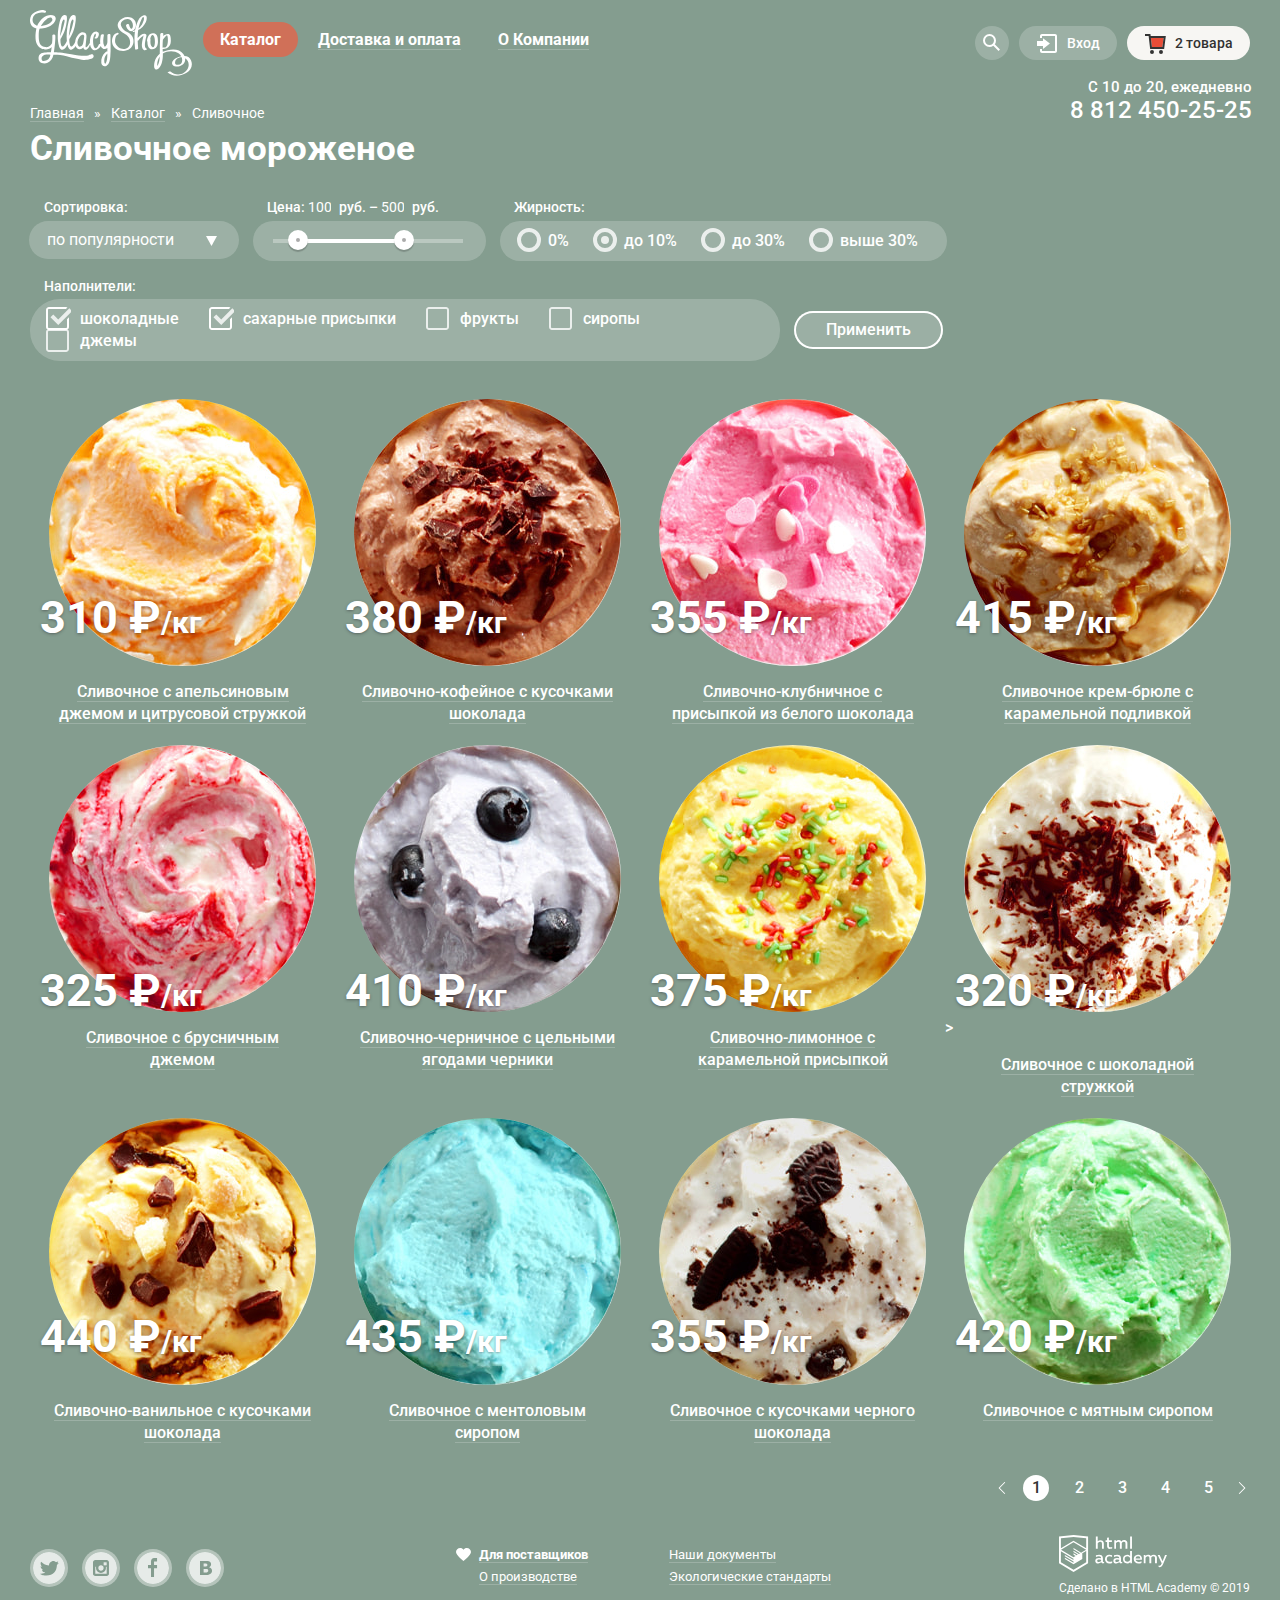
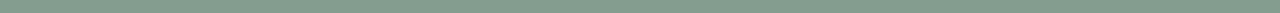
==== commit 39ff8a15: "Карточки товаров" ====
--- a/catalog.html
+++ b/catalog.html
@@ -146,16 +146,16 @@
 					<legend>Жирность:</legend>
 					
 					<div class="fat-controls">
-						<input type="radio" name="fat-content" id="0%">
+						<input class="visually-hidden" type="radio" name="fat-content" id="0%">
 						<label for="0%">0%</label>
 
-						<input type="radio" name="fat-content" id="10%" checked>
+						<input class="visually-hidden" type="radio" name="fat-content" id="10%" checked>
 						<label for="10%">До 10%</label>
 
-						<input type="radio" name="fat-content" id=">30%">
+						<input class="visually-hidden" type="radio" name="fat-content" id=">30%">
 						<label for=">30%">До 30%</label>
 
-						<input type="radio" name="fat-content" id="<30%">
+						<input class="visually-hidden" type="radio" name="fat-content" id="<30%">
 						<label for="<30%">Выше 30%</label>
 					</div>
 				</fieldset>
@@ -164,19 +164,19 @@
 					<legend>Наполнители:</legend>
 					
 					<div class="filling-controls">
-						<input type="checkbox" name="chocolate" id="chocolate-checkbox" checked>
+						<input class="visually-hidden" type="checkbox" name="chocolate" id="chocolate-checkbox" checked>
 						<label for="chocolate-checkbox">Шоколадные</label>
 
-						<input type="checkbox" name="sugar-topping" id="sugar-topping-checkbox" checked>
+						<input class="visually-hidden" type="checkbox" name="sugar-topping" id="sugar-topping-checkbox" checked>
 						<label for="sugar-topping-checkbox">Сахарные присыпки</label>
 
-						<input type="checkbox" name="fruits" id="fruits-checkbox">
+						<input class="visually-hidden" type="checkbox" name="fruits" id="fruits-checkbox">
 						<label for="fruits-checkbox">Фрукты</label>
 
-						<input type="checkbox" name="syrup" id="syrup-checkbox">
+						<input class="visually-hidden" type="checkbox" name="syrup" id="syrup-checkbox">
 						<label for="syrup-checkbox">Сиропы</label>
 
-						<input type="checkbox" name="jam" id="jam-checkbox">
+						<input class="visually-hidden" type="checkbox" name="jam" id="jam-checkbox">
 						<label for="jam-checkbox">Джемы</label>
 					</div>
 				</fieldset>
@@ -192,73 +192,73 @@
 					<img src="img/item-1.jpg" width="267" height="267" alt="Сливочное мороженое с апельсиновым джемом и цитрусовой стружкой">
 					<h3><a href="#">Сливочное с апельсиновым джемом и цитрусовой стружкой</a></h3>
 					<p>310 ₽<span>/кг</span></p>
-					<button class="button" type="button">Быстрый просмотр</button> <!-- Будет отображаться при наведении -->
+					<div class="item-wrapper"><button class="button" type="button">Быстрый просмотр</button></div>
 				</li>
 				<li class="catalog-item">
 					<img src="img/item-2.jpg" width="267" height="267" alt="Сливочно-кофейное мороженое с кусочками шоколада">
 					<h3><a href="#">Сливочно-кофейное с кусочками шоколада</a></h3>
 					<p>380 ₽<span>/кг</span></p>
-					<button class="button" type="button">Быстрый просмотр</button> <!-- Будет отображаться при наведении -->
+					<div class="item-wrapper"><button class="button" type="button">Быстрый просмотр</button></div>
 				</li>
 				<li class="catalog-item">
 					<img src="img/item-3.jpg" width="267" height="267" alt="Сливочно-клубничное мороженое с присыпкой из белого шоколада">
 					<h3><a href="#">Сливочно-клубничное с присыпкой из белого шоколада</a></h3>
 					<p>355 ₽<span>/кг</span></p>
-					<button class="button" type="button">Быстрый просмотр</button> <!-- Будет отображаться при наведении -->
+					<div class="item-wrapper"><button class="button" type="button">Быстрый просмотр</button></div>
 				</li>
 				<li class="catalog-item">
 					<img src="img/item-4.jpg" width="267" height="267" alt="Сливочное крем-брюле с карамельной подливкой">
 					<h3><a href="#">Сливочное крем-брюле с карамельной подливкой</a></h3>
 					<p>415 ₽<span>/кг</span></p>
-					<button class="button" type="button">Быстрый просмотр</button> <!-- Будет отображаться при наведении -->
+					<div class="item-wrapper"><button class="button" type="button">Быстрый просмотр</button></div>
 				</li>
 				<li class="catalog-item">
 					<img src="img/item-5.jpg" width="267" height="267" alt="Сливочное мороженое с брусничным джемом">
 					<h3><a href="#">Сливочное с брусничным джемом</a></h3>
 					<p>325 ₽<span>/кг</span></p>
-					<button class="button" type="button">Быстрый просмотр</button> <!-- Будет отображаться при наведении -->
+					<div class="item-wrapper"><button class="button" type="button">Быстрый просмотр</button></div>
 				</li>
 				<li class="catalog-item">
 					<img src="img/item-6.jpg" width="267" height="267" alt="Сливочно-черничное мороженое с цельными ягодами черники">
 					<h3><a href="#">Сливочно-черничное с цельными ягодами черники</a></h3>
 					<p>410 ₽<span>/кг</span></p>
-					<button class="button" type="button">Быстрый просмотр</button> <!-- Будет отображаться при наведении -->
+					<div class="item-wrapper"><button class="button" type="button">Быстрый просмотр</button></div>
 				</li>
 				<li class="catalog-item">
 					<img src="img/item-7.jpg" width="267" height="267" alt="Сливочно-лимонное мороженое с карамельной присыпкой">
 					<h3><a href="#">Сливочно-лимонное с карамельной присыпкой</a></h3>
 					<p>375 ₽<span>/кг</span></p>
-					<button class="button" type="button">Быстрый просмотр</button> <!-- Будет отображаться при наведении -->
+					<div class="item-wrapper"><button class="button" type="button">Быстрый просмотр</button></div>
 				</li>
 				<li class="catalog-item">
 					<img src="img/item-8.jpg" width="267" height="267" alt="Сливочное мороженое с шоколадной стружкой">
-					><h3<a href="#">Сливочное с шоколадной стружкой</a></h3>
+					><h3><a href="#">Сливочное с шоколадной стружкой</a></h3>
 					<p>320 ₽<span>/кг</span></p>
-					<button class="button" type="button">Быстрый просмотр</button> <!-- Будет отображаться при наведении -->
+					<div class="item-wrapper"><button class="button" type="button">Быстрый просмотр</button></div>
 				</li>
 				<li class="catalog-item">
 					<img src="img/item-9.jpg" width="267" height="267" alt="Сливочно-ванильное мороженое с кусочками шоколада">
 					<h3><a href="#">Сливочно-ванильное с кусочками шоколада</a></h3>
 					<p>440 ₽<span>/кг</span></p>
-					<button class="button" type="button">Быстрый просмотр</button> <!-- Будет отображаться при наведении -->
+					<div class="item-wrapper"><button class="button" type="button">Быстрый просмотр</button></div>
 				</li>
 				<li class="catalog-item">
 					<img src="img/item-10.jpg" width="267" height="267" alt="Сливочноe мороженое с ментоловым сиропом">
 					<h3><a href="#">Сливочноe с ментоловым сиропом</a></h3>
 					<p>435 ₽<span>/кг</span></p>
-					<button class="button" type="button">Быстрый просмотр</button> <!-- Будет отображаться при наведении -->
+					<div class="item-wrapper"><button class="button" type="button">Быстрый просмотр</button></div>
 				</li>
 				<li class="catalog-item">
 					<img src="img/item-11.jpg" width="267" height="267" alt="Сливочное мороженое с кусочками черного шоколада">
 					<h3><a href="#">Сливочное с кусочками черного шоколада</a></h3>
 					<p>355 ₽<span>/кг</span></p>
-					<button class="button" type="button">Быстрый просмотр</button> <!-- Будет отображаться при наведении -->
+					<div class="item-wrapper"><button class="button" type="button">Быстрый просмотр</button></div>
 				</li>
 				<li class="catalog-item">
 					<img src="img/item-12.jpg" width="267" height="267" alt="Сливочное мороженое с мятным сиропом">
 					<h3><a href="#">Сливочное с мятным сиропом</a></h3>
 					<p>420 ₽<span>/кг</span></p>
-					<button class="button" type="button">Быстрый просмотр</button> <!-- Будет отображаться при наведении -->
+					<div class="item-wrapper"><button class="button" type="button">Быстрый просмотр</button></div>
 				</li>
 			</ul>
 		</section>
--- a/css/style.css
+++ b/css/style.css
@@ -1043,7 +1043,7 @@
 }
 
 .filter {
-  margin-bottom: 30px;
+  margin-bottom: 7px;
 }
 
 .filter legend {
@@ -1056,12 +1056,6 @@
   font-size: 16px;
   line-height: 18px;
   text-transform: lowercase;
-}
-
-.price-controls,
-.fat-controls,
-.filling-controls {
-  background-color: rgba(255, 255, 255, 0.2);
 }
 
 .sorting-wrapper {
@@ -1115,27 +1109,188 @@
 .filter-price input[type="number"] {
   width: 38px;
   margin: 0;
+  margin-right: -10px;
   padding: 0;
   border: none;
   background: none;
   color: #ffffff;
 }
 
-.filter-fat {
-  width: 450px;
-}
-
-.filter-filling {
+.range-controls {
+  position: relative;
+  width: 233px;
+  margin-left: -14px;
+  padding: 18px 20px;
+  box-sizing: border-box;
+  border-radius: 30px 30px 30px 30px;
+  background-color: rgba(255, 255, 255, 0.2);
+}
+
+.range-controls .scale {
+  height: 4px;
+  width: 190px;
+
+  background: rgba(255, 255, 255, 0.3);
+}
+
+.range-controls .bar {
+  width: 60%;
+  height: 4px;
+  margin-left: 20px;
+
+  background: #ffffff;
+}
+
+.range-toggle {
+  position: absolute;
+  top: -9px;
+
+  width: 4px;
+  height: 4px;
+
+  background: #ababab;
+  border: 8px solid #ffffff;
+  border-radius: 50%;
+  box-shadow: 0 2px 1px 0 rgba(0, 1, 1, 0.2);
+  cursor: pointer;
+}
+
+.range-toggle-min {
+  left: 35px;
+  top: 9px;
+}
+
+.range-toggle-max {
+  right: 72px;
+  top: 9px;
+}
+
+.fat-controls {
+  width: 447px;
+  margin-left: -14px;
+  padding: 9px 20px;
+  box-sizing: border-box;
+  border-radius: 30px 30px 30px 30px;
+  background-color: rgba(255, 255, 255, 0.2);
+}
+
+.fat-controls label {
+  position: relative;
+  margin-right: 23px;
+  padding-left: 28px;
+}
+
+.fat-controls label:last-child {
+  margin-right: 0;
+}
+
+.fat-controls label:before {
+  content: "";
+
+  position: absolute;
+  left: -3px;
+  top: -3px;
+
+  width: 16px;
+  height: 16px;
+  
+  border: 4px solid rgba(255, 255, 255, 0.8);
+  border-radius: 50%;
+}
+
+.fat-controls input[type="radio"]:checked + label:after {
+  content: "";
+
+  position: absolute;
+  left: 5px;
+  top: 5px;
+
+  width: 8px;
+  height: 8px;
+
+  background-color: rgba(255, 255, 255, 0.8);
+  border-radius: 50%;
+}
+
+.fat-controls input[type="radio"]:hover + label:before {
+  border-color: rgba(255, 255, 255, 1);
+}
+
+.fat-controls input[type="radio"]:hover + label:after {
+  background-color: rgba(255, 255, 255, 1);
+}
+
+.fat-controls input[type="radio"]:disabled + label:before {
+  border-color: rgba(255, 255, 255, 0.4);
+}
+
+.fat-controls input[type="radio"]:disabled + label:after {
+  background-color: rgba(255, 255, 255, 0.4);
+}
+
+.filling-controls {
   width: 750px;
+  margin-left: -14px;
+  padding: 9px 20px;
+  box-sizing: border-box;
+  border-radius: 30px 30px 30px 30px;
+  background-color: rgba(255, 255, 255, 0.2);
+}
+
+.filling-controls label {
+  position: relative;
+  margin-right: 30px;
+  padding-left: 30px;
+}
+
+.filling-controls label:last-child {
+  margin-right: 0;
+}
+
+.filling-controls label:before {
+  content: "";
+
+  position: absolute;
+  left: -4px;
+  top: -2px;
+
+  width: 25px;
+  height: 25px;
+  
+  background: url("../img/checkbox-off-regular.svg") no-repeat 0 0;
+}
+
+.filling-controls input[type="checkbox"]:hover + label:before {
+  background: url("../img/checkbox-off-hover.svg") no-repeat 0 0;
+}
+
+.filling-controls input[type="checkbox"]:disabled + label:before {
+  background: url("../img/checkbox-off-disabled.svg") no-repeat 0 0;
+}
+
+.filling-controls input[type="checkbox"]:checked + label:before {
+  background: url("../img/checkbox-on-regular.svg") no-repeat 0 0;
+}
+
+.filling-controls input[type="checkbox"]:checked:hover + label:before {
+  background: url("../img/checkbox-on-hover.svg") no-repeat 0 0;
+}
+
+.filling-controls input[type="checkbox"]:checked:disabled + label:before {
+  background: url("../img/checkbox-on-disabled.svg") no-repeat 0 0;
 }
 
 .filter-button {
   order: 100;
+
+  margin-top: 5px;
+  padding: 10px 32px;
 
   align-self: center;
   border: none;
   background-color: rgba(251, 252, 251, 0.2);
   box-shadow: inset 0px 0px 0px 2px #ffffff;
+  border-radius: 30px 30px 30px 30px;
 
   font-size: 16px;
   line-height: 18px;
@@ -1168,41 +1323,13 @@
   z-index: 1;
 }
 
-.catalog-item::before,
-.hit-item::before {
-  visibility: hidden;
-
-  content: "";
-  position: absolute;
-  top: 0;
-  left: 0;
-
-  width: 100%;
-  height: 420px;
-
-  background-color: rgba(248, 247, 244, 0.2);
-  box-shadow: 0px 20px 20px 0px rgba(0, 0, 0, 0.4);
-
-  z-index: 2;
-}
-
-.catalog-item:hover::before,
-.hit-item:hover::before {
-  visibility: visible;
-}
-
-.catalog-item:hover .button,
-.hit-item:hover .button {
-  display: block;
-}
-
 .catalog-item img,
 .hit-item img {
   box-sizing: border-box;
   display: block;
   margin: 5px auto;
   border-radius: 50%;
-  z-index: 3;
+  z-index: 1;
 }
 
 .catalog-item h3,
@@ -1246,10 +1373,35 @@
   display: none;
   position: absolute;
   left: 40px;
+  bottom: 20px;
 
   margin: 0 auto;
 
   z-index: 3;
+}
+
+.item-wrapper {
+  display: none;
+  position: absolute;
+  top: 0;
+  left: 0;
+
+  width: 100%;
+  height: 420px;
+
+  background-color: rgba(248, 247, 244, 0.2);
+  box-shadow: 0px 20px 20px 0px rgba(0, 0, 0, 0.4);
+  z-index: 2;
+}
+
+.catalog-item:hover .item-wrapper,
+.hit-item:hover .item-wrapper {
+  display: block;
+}
+
+.catalog-item:hover .button,
+.hit-item:hover .button {
+  display: block;
 }
 
 /* Стрелки влево и вправо позже, нужны псевдоэлементы */
@@ -1346,7 +1498,7 @@
   width: 32px;
   height: 32px;
 
-  background: url(../img/twitter.svg) no-repeat 0 0;
+  background: url(../img/twitter.svg) no-repeat top right;
   border: 3px solid rgba(255, 255, 255, 0.5);
   border-radius: 50%;
   opacity: 0.8;
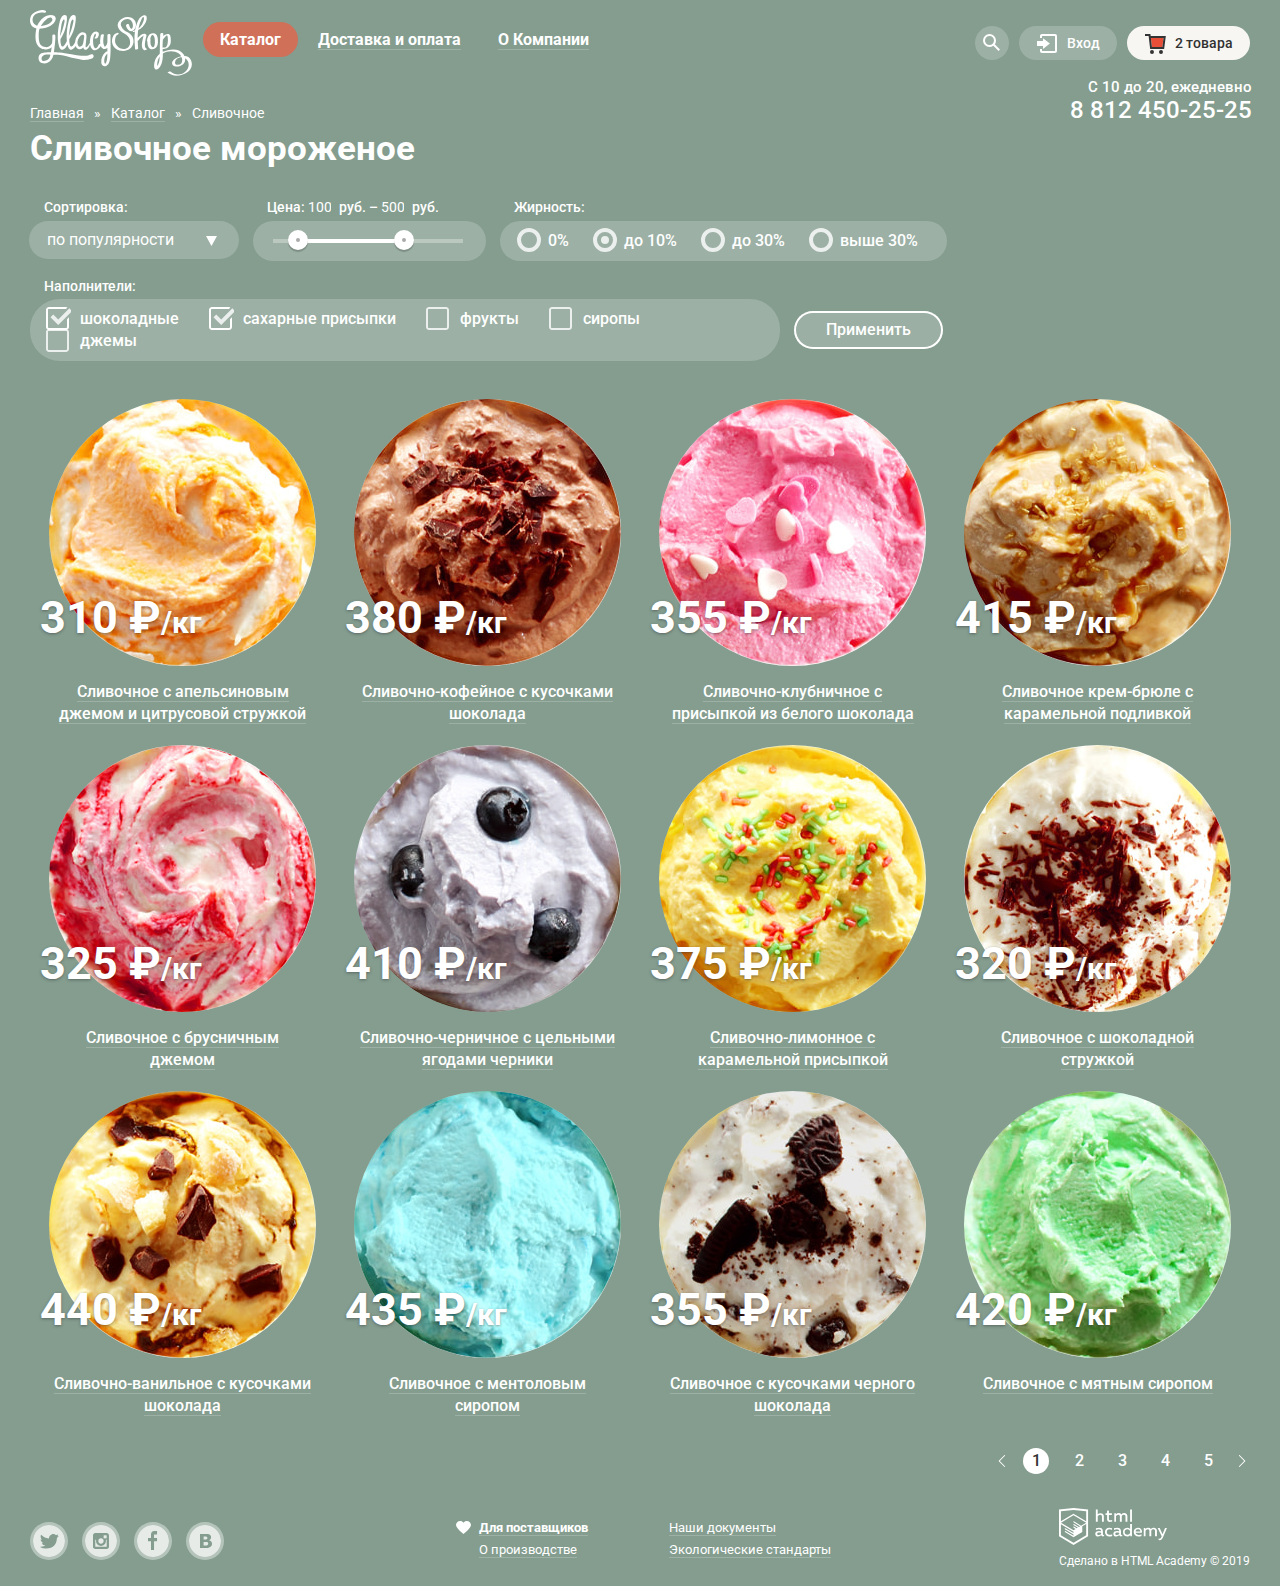
==== commit 141e28ac: "Карточки товаров" ====
--- a/catalog.html
+++ b/catalog.html
@@ -189,9 +189,11 @@
 			<h2 class="visually-hidden">Список сливочного мороженого</h2>
 			<ul class="catalog-items">
 				<li class="catalog-item">
+					<div class="elements-wrapper">
 					<img src="img/item-1.jpg" width="267" height="267" alt="Сливочное мороженое с апельсиновым джемом и цитрусовой стружкой">
 					<h3><a href="#">Сливочное с апельсиновым джемом и цитрусовой стружкой</a></h3>
 					<p>310 ₽<span>/кг</span></p>
+					</div>
 					<div class="item-wrapper"><button class="button" type="button">Быстрый просмотр</button></div>
 				</li>
 				<li class="catalog-item">
@@ -232,7 +234,7 @@
 				</li>
 				<li class="catalog-item">
 					<img src="img/item-8.jpg" width="267" height="267" alt="Сливочное мороженое с шоколадной стружкой">
-					><h3><a href="#">Сливочное с шоколадной стружкой</a></h3>
+					<h3><a href="#">Сливочное с шоколадной стружкой</a></h3>
 					<p>320 ₽<span>/кг</span></p>
 					<div class="item-wrapper"><button class="button" type="button">Быстрый просмотр</button></div>
 				</li>
--- a/css/style.css
+++ b/css/style.css
@@ -1320,7 +1320,10 @@
   position: relative;
   width: 270px;
   flex-grow: 1;
-  z-index: 1;
+}
+
+.elements-wrapper {
+  z-index: 3;
 }
 
 .catalog-item img,
@@ -1340,7 +1343,6 @@
   font-size: 16px;
   line-height: 22px;
   font-weight: 500;
-  z-index: 3;
 }
 
 .catalog-item p,
@@ -1353,19 +1355,11 @@
   line-height: 45px;
   font-weight: 700;
   text-shadow: 0px 1px 3px rgba(49, 50, 53, 0.5);
-
-  z-index: 3;
-}
-
-.catalog-item a,
-.hit-item a {
-  z-index: 3;
 }
 
 .catalog-item span,
 .hit-item span {
   font-size: 30px;
-  z-index: 3;
 }
 
 .catalog-item .button,
@@ -1376,8 +1370,6 @@
   bottom: 20px;
 
   margin: 0 auto;
-
-  z-index: 3;
 }
 
 .item-wrapper {
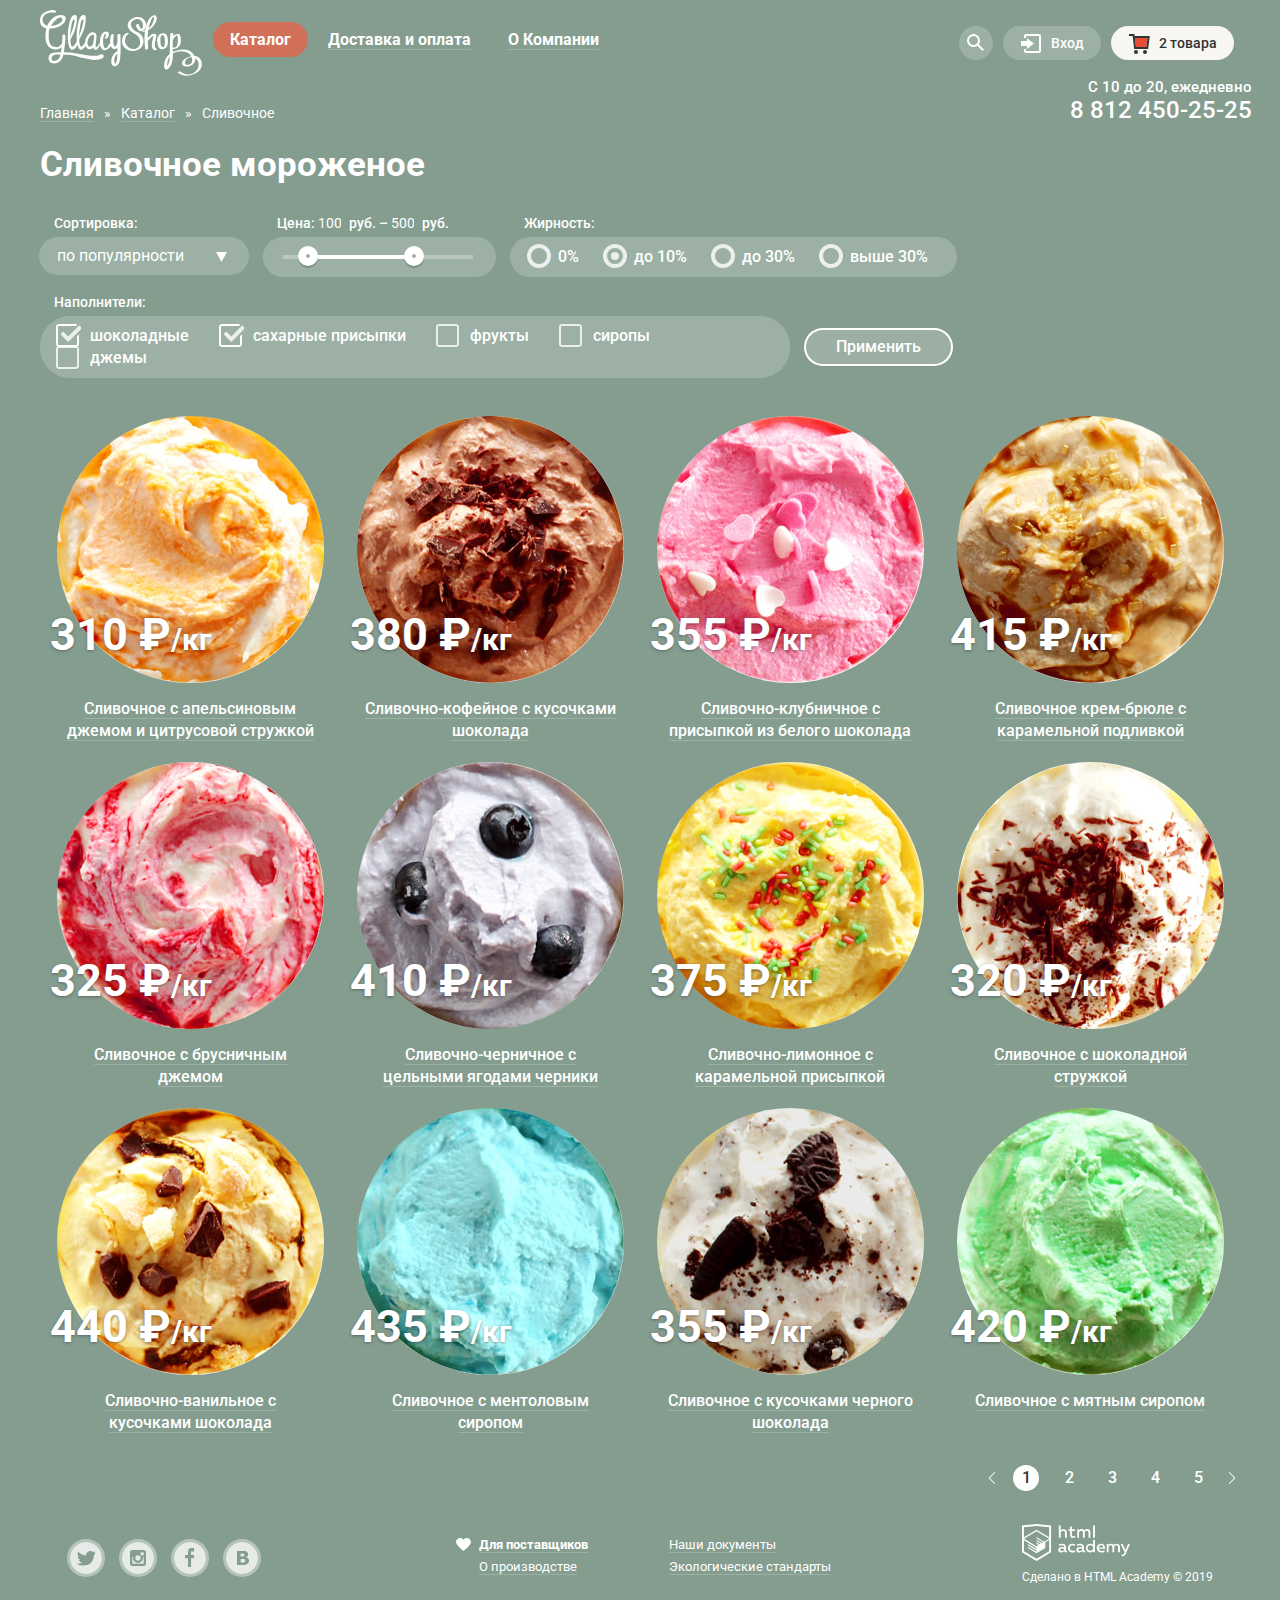
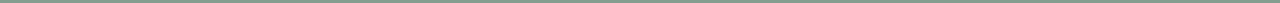
==== commit b883165d: "Правки" ====
--- a/catalog.html
+++ b/catalog.html
@@ -8,7 +8,7 @@
     <link href="css/style.css" rel="stylesheet">
   </head>
   <body>
-  	<header>
+  	<header class="container">
   		<div class="main-navigation-wrapper">
 	  		<nav class="main-navigation">
 	  			<div class="index-logo-wrapper">
@@ -20,7 +20,7 @@
       				<li class="catalog current-page"><a href="#"><span>Каталог</span></a>
     					<ul class="submenu">
     						<li><a class="new-items" href="#">Новинки</a></li>
-    						<li><a href="catalog.html">Сливочное</a></li>
+    						<li class="submenu-current-page"><a href="catalog.html">Сливочное</a></li>
     						<li><a href="#">Щербеты</a></li>
     						<li><a href="#">Фруктовый лед</a></li>
     						<li><a href="#">Мелорин</a></li>
@@ -31,7 +31,7 @@
       			</ul>
       			<ul class="user-navigation">
       				<li>
-      					<form action="#" method="get">
+      					<form action="https://echo.htmlacademy.ru/" method="get">
       						<button class="nav-button nav-button-search" type="button">
   	  	  						<svg xmlns="http://www.w3.org/2000/svg" xmlns:xlink="http://www.w3.org/1999/xlink" width="17" height="17" viewBox="0 0 17 17"><path fill="#fff" d="M16.958 15.527L11.75 10.32A6.455 6.455 0 0 0 13 6.5 6.5 6.5 0 1 0 6.5 13a6.465 6.465 0 0 0 3.839-1.263l5.205 5.204 1.414-1.414zM6.5 11C4.019 11 2 8.981 2 6.5S4.019 2 6.5 2 11 4.019 11 6.5 8.981 11 6.5 11z"/></svg>
   								<span class="visually-hidden">Поиск</span>
@@ -49,7 +49,7 @@
   						</button>
       					<section class="login">
       						<h2 class="visually-hidden">Вход в аккаунт</h2>
-      						<form action="#" method="post">
+      						<form action="https://echo.htmlacademy.ru/" method="post">
       							<p>
     	  							<label class="visually-hidden" for="login-email-field">Электронная почта</label>
     								  <input class="email-field" type="email" name="login-email" id="login-email-field" placeholder="Электронная почта" required>
@@ -99,7 +99,7 @@
 			</nav>
 		</div>
 		
-		<div class="timephone-wrapper container">
+		<div class="timephone-wrapper">
 	      <p class="timetable">С 10 до 20, ежедневно</p>
 	      <p class="phone-number">8 812 450-25-25</p>
 	    </div>
@@ -111,12 +111,12 @@
   			<li>Сливочное</li>
   		</ul>
 
-		<h1 class="container">Сливочное мороженое</h1>
-
-  		<section class="container">
+		<h1>Сливочное мороженое</h1>
+
+  		<section>
   			<h2 class="visually-hidden">Фильтры сливочного мороженого</h2>
 
-			<form class="filters" action="#" method="get">
+			<form class="filters" action="https://echo.htmlacademy.ru/" method="get">
 	  			<fieldset class="filter filter-sorting">
 					<legend>Сортировка:</legend>
 					<div class="sorting-wrapper">
@@ -181,7 +181,7 @@
 					</div>
 				</fieldset>
 
-	  			<button class="filter-button" type="button">Применить</button>
+	  			<button class="filter-button" type="submit">Применить</button>
   			</form>
   		</section>
 
@@ -190,76 +190,98 @@
 			<ul class="catalog-items">
 				<li class="catalog-item">
 					<div class="elements-wrapper">
-					<img src="img/item-1.jpg" width="267" height="267" alt="Сливочное мороженое с апельсиновым джемом и цитрусовой стружкой">
-					<h3><a href="#">Сливочное с апельсиновым джемом и цитрусовой стружкой</a></h3>
-					<p>310 ₽<span>/кг</span></p>
-					</div>
-					<div class="item-wrapper"><button class="button" type="button">Быстрый просмотр</button></div>
-				</li>
-				<li class="catalog-item">
-					<img src="img/item-2.jpg" width="267" height="267" alt="Сливочно-кофейное мороженое с кусочками шоколада">
-					<h3><a href="#">Сливочно-кофейное с кусочками шоколада</a></h3>
-					<p>380 ₽<span>/кг</span></p>
-					<div class="item-wrapper"><button class="button" type="button">Быстрый просмотр</button></div>
-				</li>
-				<li class="catalog-item">
-					<img src="img/item-3.jpg" width="267" height="267" alt="Сливочно-клубничное мороженое с присыпкой из белого шоколада">
-					<h3><a href="#">Сливочно-клубничное с присыпкой из белого шоколада</a></h3>
-					<p>355 ₽<span>/кг</span></p>
-					<div class="item-wrapper"><button class="button" type="button">Быстрый просмотр</button></div>
-				</li>
-				<li class="catalog-item">
-					<img src="img/item-4.jpg" width="267" height="267" alt="Сливочное крем-брюле с карамельной подливкой">
-					<h3><a href="#">Сливочное крем-брюле с карамельной подливкой</a></h3>
-					<p>415 ₽<span>/кг</span></p>
-					<div class="item-wrapper"><button class="button" type="button">Быстрый просмотр</button></div>
-				</li>
-				<li class="catalog-item">
-					<img src="img/item-5.jpg" width="267" height="267" alt="Сливочное мороженое с брусничным джемом">
-					<h3><a href="#">Сливочное с брусничным джемом</a></h3>
-					<p>325 ₽<span>/кг</span></p>
-					<div class="item-wrapper"><button class="button" type="button">Быстрый просмотр</button></div>
-				</li>
-				<li class="catalog-item">
-					<img src="img/item-6.jpg" width="267" height="267" alt="Сливочно-черничное мороженое с цельными ягодами черники">
-					<h3><a href="#">Сливочно-черничное с цельными ягодами черники</a></h3>
-					<p>410 ₽<span>/кг</span></p>
-					<div class="item-wrapper"><button class="button" type="button">Быстрый просмотр</button></div>
-				</li>
-				<li class="catalog-item">
-					<img src="img/item-7.jpg" width="267" height="267" alt="Сливочно-лимонное мороженое с карамельной присыпкой">
-					<h3><a href="#">Сливочно-лимонное с карамельной присыпкой</a></h3>
-					<p>375 ₽<span>/кг</span></p>
-					<div class="item-wrapper"><button class="button" type="button">Быстрый просмотр</button></div>
-				</li>
-				<li class="catalog-item">
-					<img src="img/item-8.jpg" width="267" height="267" alt="Сливочное мороженое с шоколадной стружкой">
-					<h3><a href="#">Сливочное с шоколадной стружкой</a></h3>
-					<p>320 ₽<span>/кг</span></p>
-					<div class="item-wrapper"><button class="button" type="button">Быстрый просмотр</button></div>
-				</li>
-				<li class="catalog-item">
-					<img src="img/item-9.jpg" width="267" height="267" alt="Сливочно-ванильное мороженое с кусочками шоколада">
-					<h3><a href="#">Сливочно-ванильное с кусочками шоколада</a></h3>
-					<p>440 ₽<span>/кг</span></p>
-					<div class="item-wrapper"><button class="button" type="button">Быстрый просмотр</button></div>
-				</li>
-				<li class="catalog-item">
-					<img src="img/item-10.jpg" width="267" height="267" alt="Сливочноe мороженое с ментоловым сиропом">
-					<h3><a href="#">Сливочноe с ментоловым сиропом</a></h3>
-					<p>435 ₽<span>/кг</span></p>
-					<div class="item-wrapper"><button class="button" type="button">Быстрый просмотр</button></div>
-				</li>
-				<li class="catalog-item">
-					<img src="img/item-11.jpg" width="267" height="267" alt="Сливочное мороженое с кусочками черного шоколада">
-					<h3><a href="#">Сливочное с кусочками черного шоколада</a></h3>
-					<p>355 ₽<span>/кг</span></p>
-					<div class="item-wrapper"><button class="button" type="button">Быстрый просмотр</button></div>
-				</li>
-				<li class="catalog-item">
-					<img src="img/item-12.jpg" width="267" height="267" alt="Сливочное мороженое с мятным сиропом">
-					<h3><a href="#">Сливочное с мятным сиропом</a></h3>
-					<p>420 ₽<span>/кг</span></p>
+						<img src="img/item-1.jpg" width="267" height="267" alt="Сливочное мороженое с апельсиновым джемом и цитрусовой стружкой">
+						<h3><a href="#">Сливочное с апельсиновым джемом и цитрусовой стружкой</a></h3>
+						<p>310 ₽<span>/кг</span></p>
+					</div>
+					<div class="item-wrapper"><button class="button" type="button">Быстрый просмотр</button></div>
+				</li>
+				<li class="catalog-item">
+					<div class="elements-wrapper">
+						<img src="img/item-2.jpg" width="267" height="267" alt="Сливочно-кофейное мороженое с кусочками шоколада">
+						<h3><a href="#">Сливочно-кофейное с кусочками шоколада</a></h3>
+						<p>380 ₽<span>/кг</span></p>
+					</div>
+					<div class="item-wrapper"><button class="button" type="button">Быстрый просмотр</button></div>
+				</li>
+				<li class="catalog-item">
+					<div class="elements-wrapper">
+						<img src="img/item-3.jpg" width="267" height="267" alt="Сливочно-клубничное мороженое с присыпкой из белого шоколада">
+						<h3><a href="#">Сливочно-клубничное с присыпкой из белого шоколада</a></h3>
+						<p>355 ₽<span>/кг</span></p>
+					</div>
+					<div class="item-wrapper"><button class="button" type="button">Быстрый просмотр</button></div>
+				</li>
+				<li class="catalog-item">
+					<div class="elements-wrapper">
+						<img src="img/item-4.jpg" width="267" height="267" alt="Сливочное крем-брюле с карамельной подливкой">
+						<h3><a href="#">Сливочное крем-брюле с карамельной подливкой</a></h3>
+						<p>415 ₽<span>/кг</span></p>
+					</div>
+					<div class="item-wrapper"><button class="button" type="button">Быстрый просмотр</button></div>
+				</li>
+				<li class="catalog-item">
+					<div class="elements-wrapper">
+						<img src="img/item-5.jpg" width="267" height="267" alt="Сливочное мороженое с брусничным джемом">
+						<h3><a href="#">Сливочное с брусничным джемом</a></h3>
+						<p>325 ₽<span>/кг</span></p>
+					</div>
+					<div class="item-wrapper"><button class="button" type="button">Быстрый просмотр</button></div>
+				</li>
+				<li class="catalog-item">
+					<div class="elements-wrapper">
+						<img src="img/item-6.jpg" width="267" height="267" alt="Сливочно-черничное мороженое с цельными ягодами черники">
+						<h3><a href="#">Сливочно-черничное с цельными ягодами черники</a></h3>
+						<p>410 ₽<span>/кг</span></p>
+					</div>
+					<div class="item-wrapper"><button class="button" type="button">Быстрый просмотр</button></div>
+				</li>
+				<li class="catalog-item">
+					<div class="elements-wrapper">
+						<img src="img/item-7.jpg" width="267" height="267" alt="Сливочно-лимонное мороженое с карамельной присыпкой">
+						<h3><a href="#">Сливочно-лимонное с карамельной присыпкой</a></h3>
+						<p>375 ₽<span>/кг</span></p>
+					</div>
+					<div class="item-wrapper"><button class="button" type="button">Быстрый просмотр</button></div>
+				</li>
+				<li class="catalog-item">
+					<div class="elements-wrapper">
+						<img src="img/item-8.jpg" width="267" height="267" alt="Сливочное мороженое с шоколадной стружкой">
+						<h3><a href="#">Сливочное с шоколадной стружкой</a></h3>
+						<p>320 ₽<span>/кг</span></p>
+					</div>
+					<div class="item-wrapper"><button class="button" type="button">Быстрый просмотр</button></div>
+				</li>
+				<li class="catalog-item">
+					<div class="elements-wrapper">
+						<img src="img/item-9.jpg" width="267" height="267" alt="Сливочно-ванильное мороженое с кусочками шоколада">
+						<h3><a href="#">Сливочно-ванильное с кусочками шоколада</a></h3>
+						<p>440 ₽<span>/кг</span></p>
+					</div>
+					<div class="item-wrapper"><button class="button" type="button">Быстрый просмотр</button></div>
+				</li>
+				<li class="catalog-item">
+					<div class="elements-wrapper">
+						<img src="img/item-10.jpg" width="267" height="267" alt="Сливочноe мороженое с ментоловым сиропом">
+						<h3><a href="#">Сливочноe с ментоловым сиропом</a></h3>
+						<p>435 ₽<span>/кг</span></p>
+					</div>
+					<div class="item-wrapper"><button class="button" type="button">Быстрый просмотр</button></div>
+				</li>
+				<li class="catalog-item">
+					<div class="elements-wrapper">
+						<img src="img/item-11.jpg" width="267" height="267" alt="Сливочное мороженое с кусочками черного шоколада">
+						<h3><a href="#">Сливочное с кусочками черного шоколада</a></h3>
+						<p>355 ₽<span>/кг</span></p>
+					</div>
+					<div class="item-wrapper"><button class="button" type="button">Быстрый просмотр</button></div>
+				</li>
+				<li class="catalog-item">
+					<div class="elements-wrapper">
+						<img src="img/item-12.jpg" width="267" height="267" alt="Сливочное мороженое с мятным сиропом">
+						<h3><a href="#">Сливочное с мятным сиропом</a></h3>
+						<p>420 ₽<span>/кг</span></p>
+					</div>
 					<div class="item-wrapper"><button class="button" type="button">Быстрый просмотр</button></div>
 				</li>
 			</ul>
@@ -268,7 +290,7 @@
 		<div>
 			<ol class="catalog-pages">
 				<li><button class="button-pagination button-back" type="button"></button></li>
-				<li class="catalog-current-page"><a>1</a></li>
+				<li class="pagination-current-page"><a>1</a></li>
 				<li><a href="#">2</a></li>
 				<li><a href="#">3</a></li>
 				<li><a href="#">4</a></li>
@@ -305,5 +327,6 @@
         	</p>
 	  	</div>
   	</footer>
+  	<script src="js/script.js"></script>
   </body>
 </html>--- a/css/style.css
+++ b/css/style.css
@@ -28,7 +28,9 @@
 }
 
 .container {
-  width: 1220px;
+  width: 1200px;
+  padding-left: 27px;
+  padding-right: 27px;
   margin: auto;
 }
 
@@ -59,6 +61,7 @@
   background-image: -moz-linear-gradient( 90deg, rgb(231,74,53) 0%, rgb(242,104,67) 100%);
   background-image: -webkit-linear-gradient( 90deg, rgb(231,74,53) 0%, rgb(242,104,67) 100%);
   background-image: -ms-linear-gradient( 90deg, rgb(231,74,53) 0%, rgb(242,104,67) 100%);
+  background-image: linear-gradient( 90deg, rgb(231,74,53) 0%, rgb(242,104,67) 100%);
 
   border-radius: 30px 30px 30px 30px;
   color: #ffffff;
@@ -79,14 +82,12 @@
 
 .main-navigation-wrapper {
   display: flex;
-  justify-content: center;
 }
 
 .main-navigation {
   display: flex;
   align-items: center;
   justify-content: space-between;
-  width: 1220px;
   min-height: 79px;
 }
 
@@ -152,6 +153,7 @@
 
 .user-navigation li {
   display: inline-block;
+  vertical-align: top;
 }
 
 .nav-button {
@@ -253,7 +255,8 @@
   margin-top: -10px;
 }
 
-.timephone-wrapper p {
+.timephone-wrapper .timetable,
+.timephone-wrapper .phone-number {
   margin: 0;
   text-align: right;
 }
@@ -314,16 +317,24 @@
   color: #323232;
 }
 
+.submenu .current {
+  background-color: #d07058;
+  color: #ffffff;
+}
+
+.submenu-current-page {
+  background-color: #d07058;
+}
+
+.submenu-current-page a {
+  color: #ffffff;
+}
+
 .submenu .new-items {
   position: relative;
   margin-bottom: 12px;
 
   font-weight: 700;
-}
-
-.submenu .current {
-  background-color: #d07058;
-  color: #ffffff;
 }
 
 .submenu .new-items::after {
@@ -611,12 +622,13 @@
 .slider-title {
   width: 700px;
   margin: 0 auto;
-  margin-bottom: 27px;
+  margin-bottom: 36px;
   font-size: 60px;
   line-height: 60px;
 }
 
 .slide-button {
+  margin-bottom: 36px;
   padding: 12px 44px;
   font-size: 31px;
   line-height: 41px;
@@ -646,6 +658,10 @@
   cursor: pointer;
 }
 
+.slider-controls label:hover {
+  background-color: rgba(255, 255, 255, 0.4);
+}
+
 #product-1:checked ~ .site-wrapper {
   background-color: #849d8f;
   background-image: url("../img/ice-cream-1.png");
@@ -661,14 +677,12 @@
   background-image: url("../img/ice-cream-3.png");
 }
 
-/* Не работает */
 #product-1:checked ~ .site-wrapper #slide-1,
 #product-2:checked ~ .site-wrapper #slide-2,
 #product-3:checked ~ .site-wrapper #slide-3 {
   display: block;
 }
 
-/* Не работает */
 #product-1:checked ~ .site-wrapper label[for="product-1"],
 #product-2:checked ~ .site-wrapper label[for="product-2"],
 #product-3:checked ~ .site-wrapper label[for="product-3"] {
@@ -679,16 +693,19 @@
 .chocolate-block {
   width: 595px;
   padding: 22px;
-  box-sizing: border-box;
-  background-repeat: no-repeat;
+  margin-bottom: 18px;
+  box-sizing: border-box;
+  background-repeat: repeat;
   border-radius: 15px 15px 15px 15px;
 }
 .raspberry-block {
   background-image: url(../img/raspberry-background.jpg);
+  background-color: #b0526e;
 }
 
 .chocolate-block {
   background-image: url(../img/chocolate-background.jpg);
+  background-color: #693817;
 }
 
 .raspberry-block h2,
@@ -904,6 +921,10 @@
   font-weight: 700;
 }
 
+.contacts .phone {
+  color: #323232;
+}
+
 .contacts span {
   display: block;
   margin-bottom: 25px;
@@ -974,7 +995,7 @@
 
 /* Стилизация попапа */
 
-#feedback-popup:after {
+.feedback:after {
   position: fixed;
   content: "";
   top: 0;
@@ -985,7 +1006,7 @@
   z-index: -2;
 }
 
-#feedback-popup:before {
+.feedback:before {
   position: absolute;
   content: "";
   top: 0;
@@ -1320,10 +1341,11 @@
   position: relative;
   width: 270px;
   flex-grow: 1;
+  z-index: 4;
 }
 
 .elements-wrapper {
-  z-index: 3;
+  z-index: 1;
 }
 
 .catalog-item img,
@@ -1332,7 +1354,6 @@
   display: block;
   margin: 5px auto;
   border-radius: 50%;
-  z-index: 1;
 }
 
 .catalog-item h3,
@@ -1345,6 +1366,11 @@
   font-weight: 500;
 }
 
+.catalog-item a,
+.hit-item a {
+  z-index: 1000;
+}
+
 .catalog-item p,
 .hit-item p {
   position: absolute;
@@ -1370,6 +1396,7 @@
   bottom: 20px;
 
   margin: 0 auto;
+  z-index: 1000;
 }
 
 .item-wrapper {
@@ -1383,7 +1410,11 @@
 
   background-color: rgba(248, 247, 244, 0.2);
   box-shadow: 0px 20px 20px 0px rgba(0, 0, 0, 0.4);
-  z-index: 2;
+}
+
+.catalog-item:hover,
+.hit-item:hover {
+  z-index: 6;
 }
 
 .catalog-item:hover .item-wrapper,
@@ -1422,6 +1453,7 @@
   position: relative;
 
   display: inline-block;
+  vertical-align: top;
 
   width: 26px;
   height: 26px;
@@ -1441,8 +1473,8 @@
   background-color: rgba(255, 255, 255, 0.2);
 }
 
-.catalog-current-page a,
-.catalog-current-page a:hover {
+.pagination-current-page a,
+.pagination-current-page a:hover {
   background-color: rgba(255, 255, 255, 1);
   color: #323232;
 }
